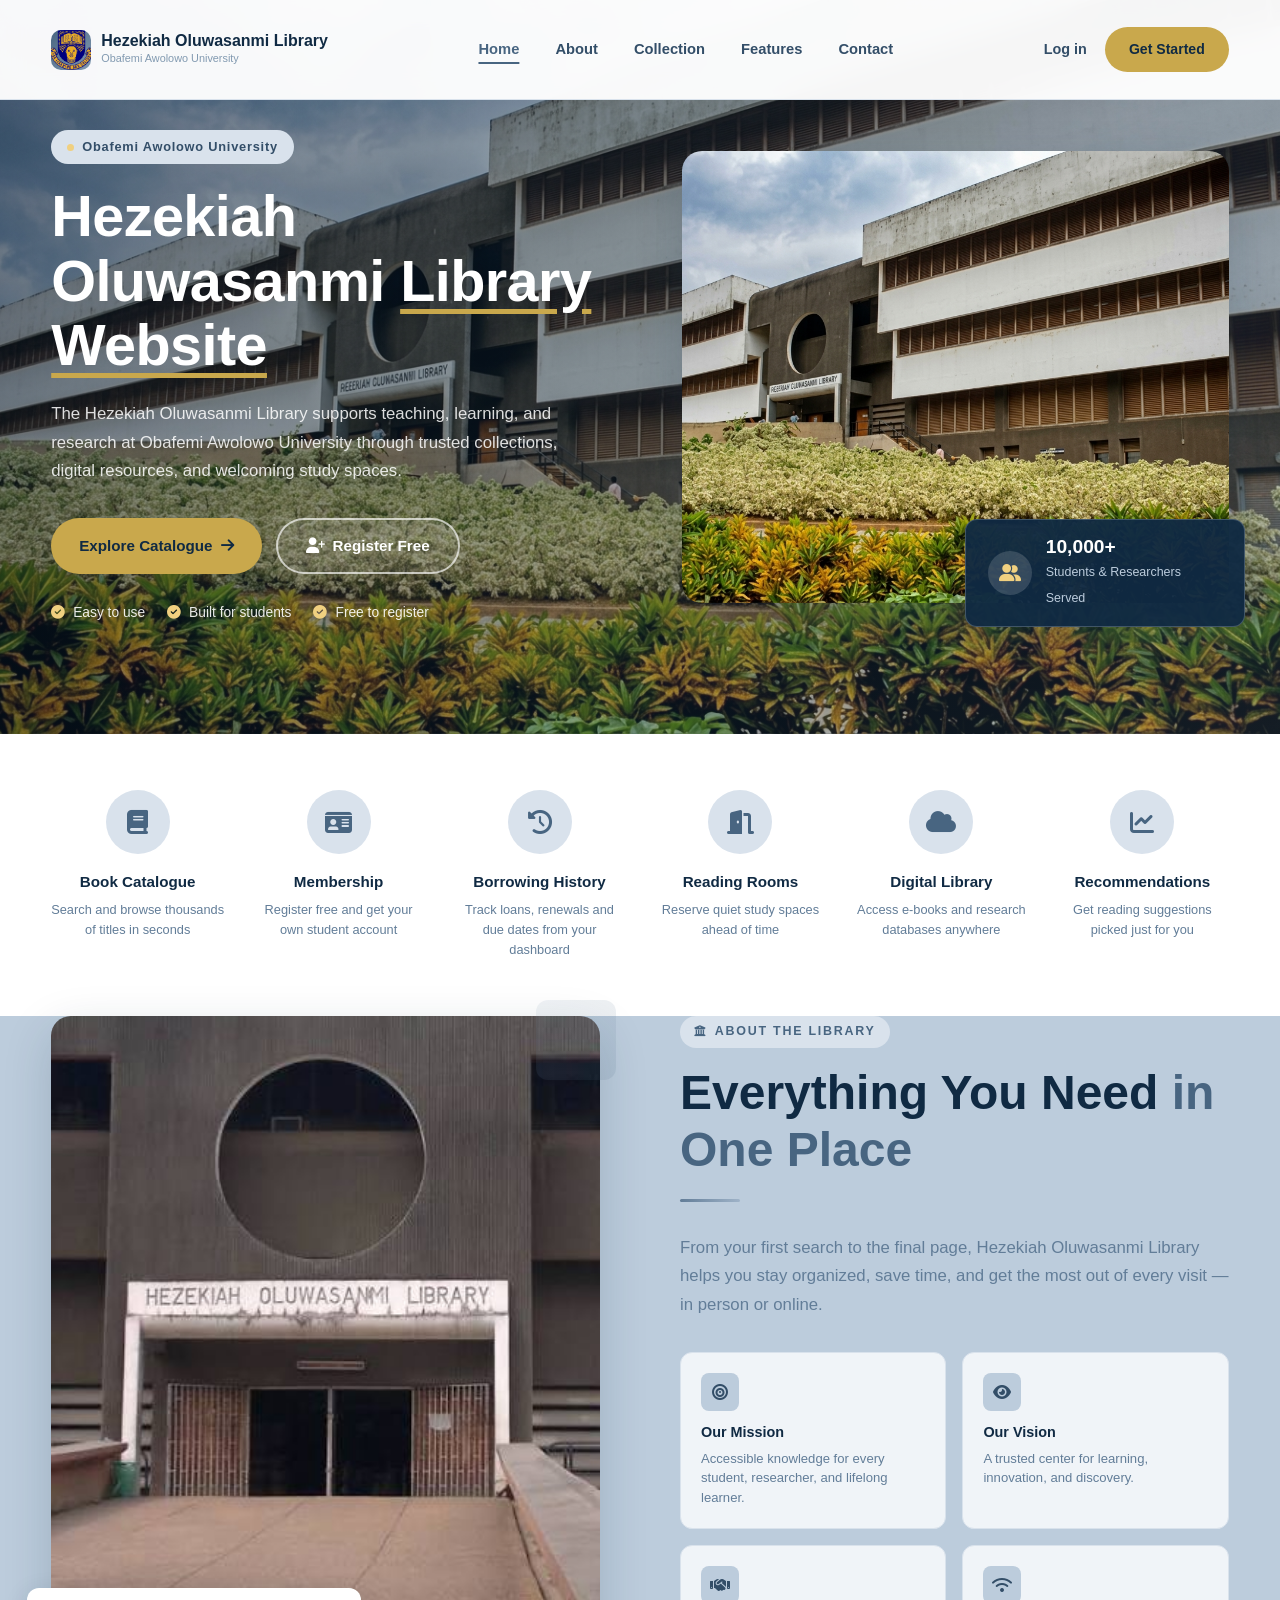
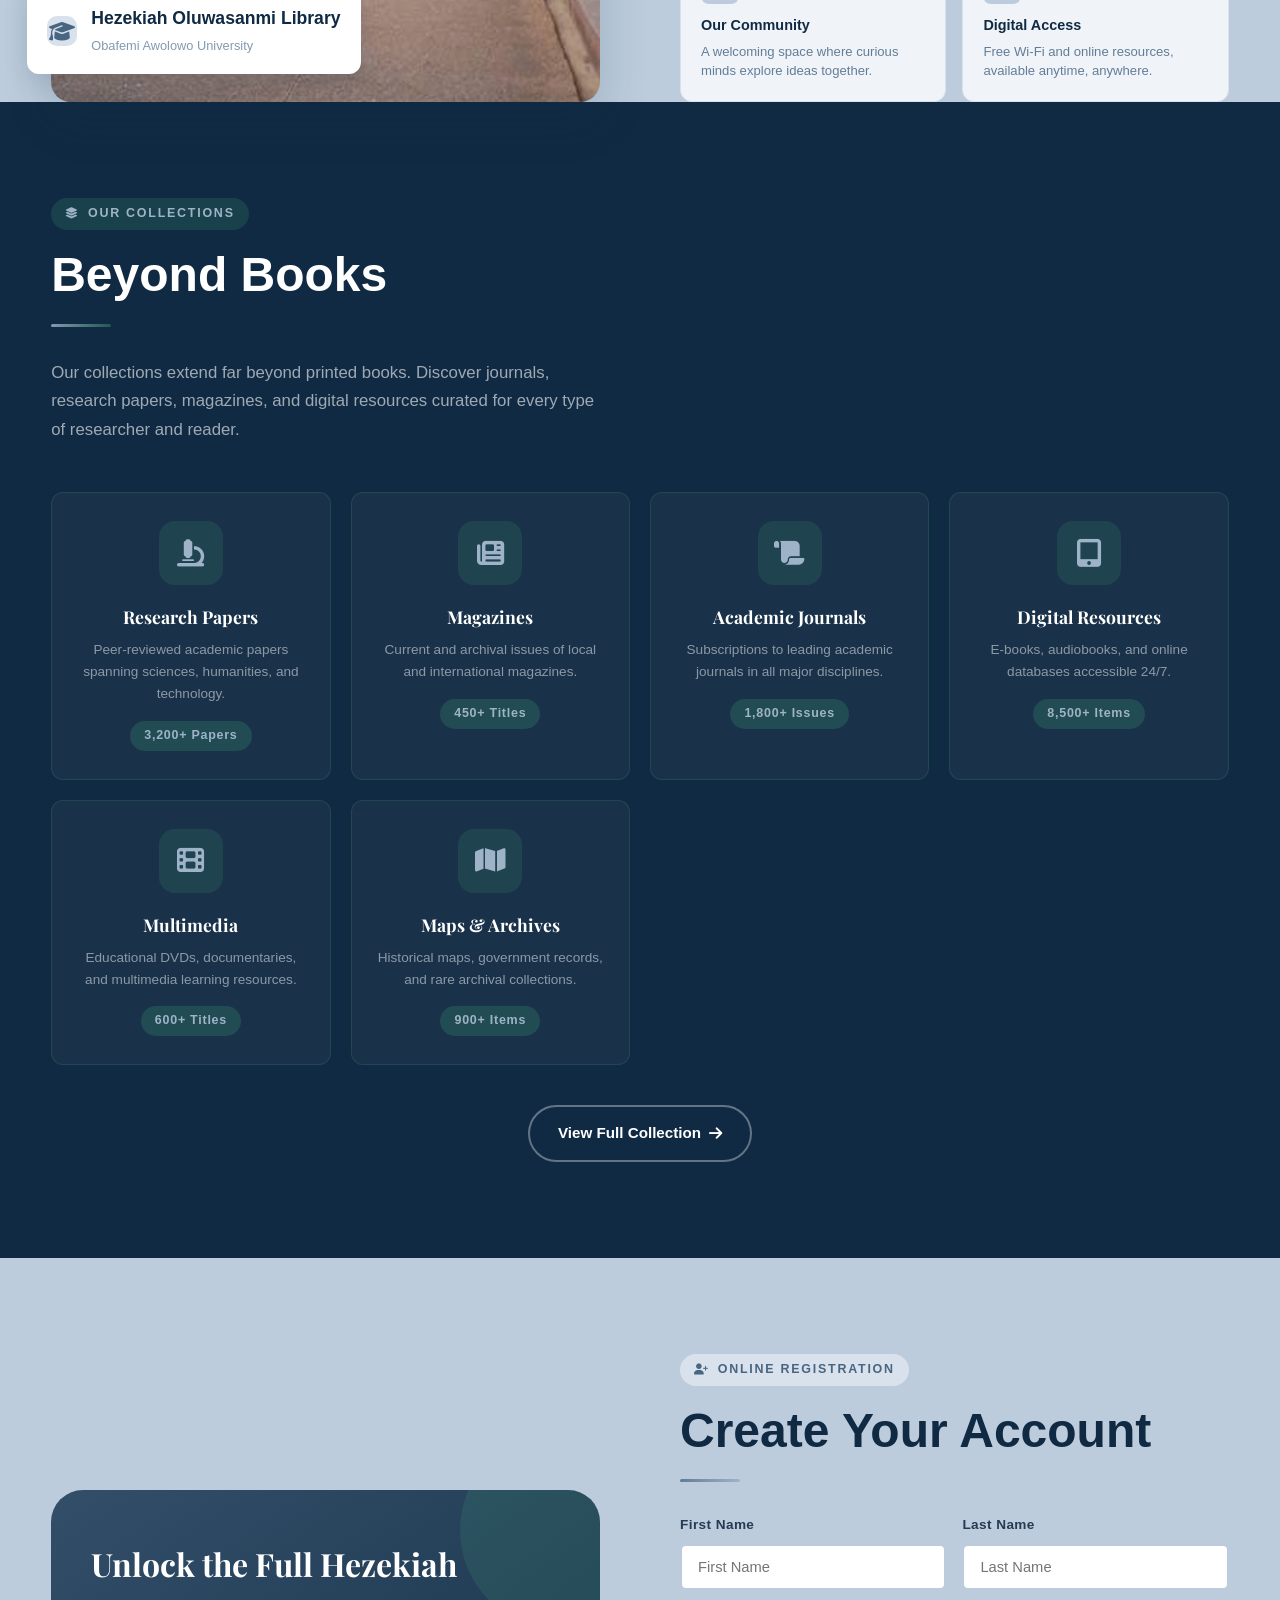
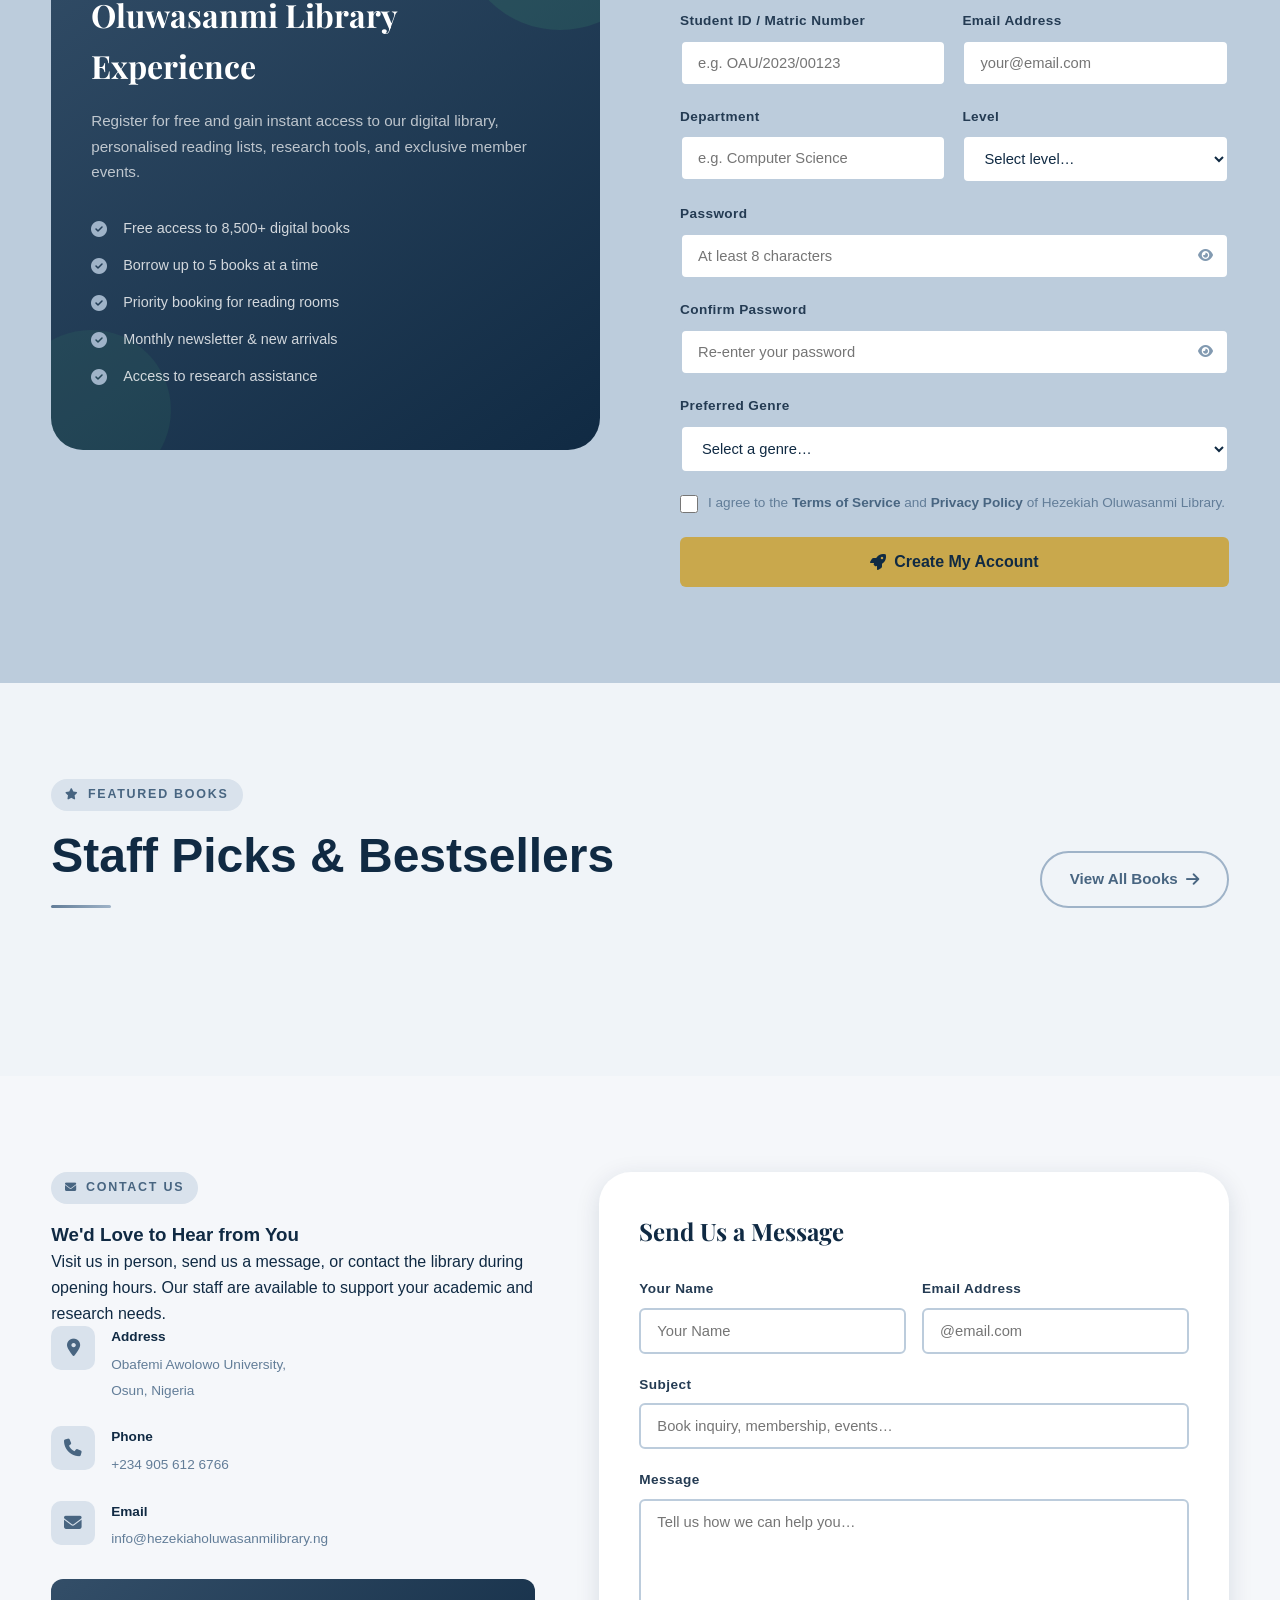
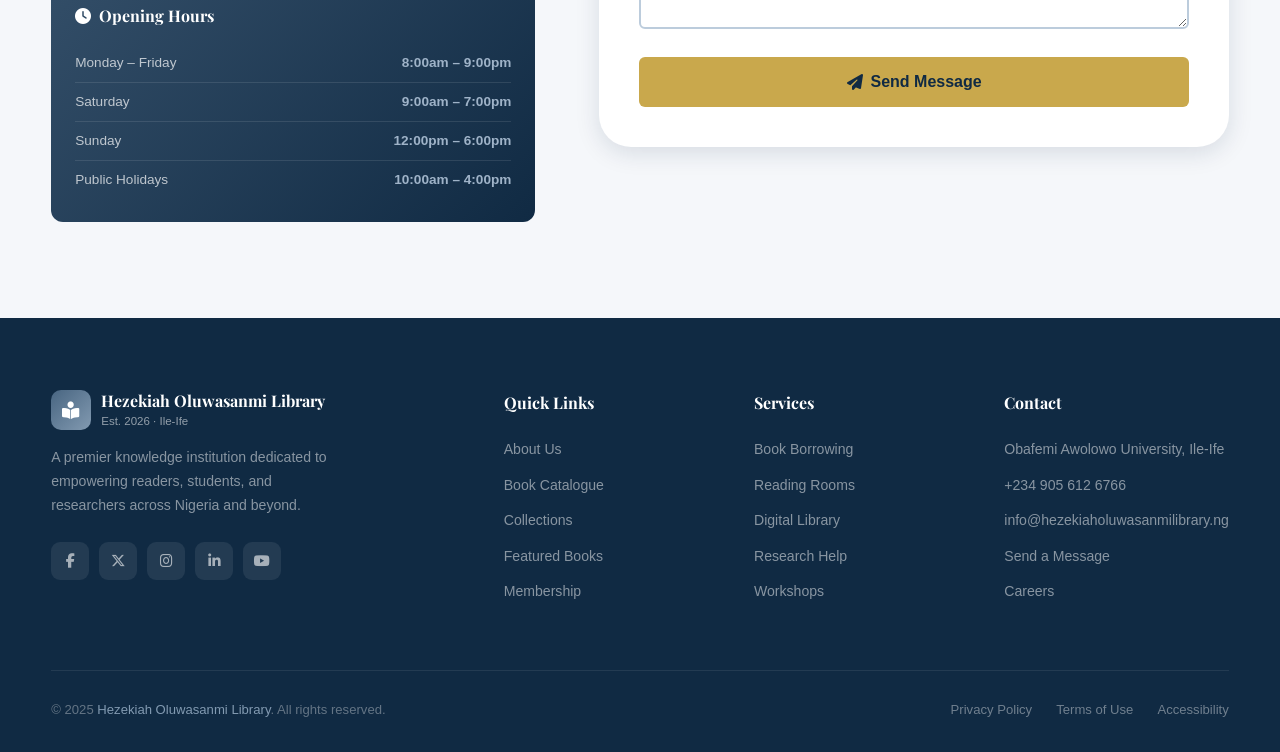
==== index.html @ ce3d9d0b "Add files via upload" ====
<!DOCTYPE html>
<html lang="en">
<head>
<meta charset="UTF-8" />
<meta name="viewport" content="width=device-width, initial-scale=1.0"/>

<title>Hezekiah Oluwasanmi Library</title>
<link rel="shortcut icon" href="images/oau_logo_eb5tgl.png" type="image/x-icon">
<link href="https://fonts.googleapis.com/css2?family=Playfair+Display:wght@400;600;700;900&family=DM+Sans:wght@300;400;500;600&display=swap" rel="stylesheet"/>
<link rel="stylesheet" href="https://cdnjs.cloudflare.com/ajax/libs/font-awesome/6.5.0/css/all.min.css"/>
<link rel="stylesheet" href="style.css"/>
</head>
<body>


  

<!-- ===== TOP NAVBAR ===== -->
<nav class="site-nav" id="siteNav">
  <div class="site-nav-inner">
    <a href="index.html" class="site-nav-brand">
      <span class="site-nav-brand-icon"><img src="images/oau_logo_eb5tgl.png" alt="Hezekiah Oluwasanmi Library logo" /></span>
      <span class="site-nav-brand-text"><strong>Hezekiah Oluwasanmi Library</strong><span>Obafemi Awolowo University</span></span>
    </a>
    <div class="site-nav-links" id="siteNavLinks">
      <a href="index.html" class="active">Home</a>
      <a href="about.html">About</a>
      <a href="collection.html">Collection</a>
      <a href="features.html">Features</a>
      <a href="contact.html">Contact</a>
    </div>
    <div class="site-nav-actions">
      <a href="login.html" class="site-nav-login">Log in</a>
      <a href="index.html#register" class="site-nav-cta">Get Started</a>
      <button class="site-nav-toggle" id="siteNavToggle" aria-label="Toggle navigation">
        <span></span><span></span><span></span>
      </button>
    </div>
  </div>
</nav>

<!-- Mobile dropdown -->
<div class="site-nav-mobile" id="siteNavMobile">
  <a href="index.html">Home</a>
  <a href="about.html">About</a>
  <a href="collection.html">Collection</a>
  <a href="features.html">Features</a>
  <a href="contact.html">Contact</a>
  <a href="login.html">Log in</a>
  <a href="index.html#register" class="site-nav-cta">Get Started</a>
</div>

<div class="page-content" id="pageContent">
<!-- ===== HERO ===== -->
<section id="hero">
  <div class="container hero-grid">
    <div class="hero-text">
      <div class="hero-badge"><span class="dot"></span> Obafemi Awolowo University</div>
      <h1 class="hero-title">
        Hezekiah Oluwasanmi <span class="accent">Library Website</span>
      </h1>
      <p class="hero-desc">
        The Hezekiah Oluwasanmi Library supports teaching, learning, and research
        at Obafemi Awolowo University through trusted collections, digital resources,
        and welcoming study spaces.
      </p>
      <div class="hero-btns">
        <a href="catalogue.html" class="btn btn-primary">
          Explore Catalogue <i class="fa-solid fa-arrow-right"></i>
        </a>
        <a href="#register" class="btn btn-outline">
          <i class="fa-solid fa-user-plus"></i> Register Free
        </a>
      </div>
      <div class="hero-checks">
        <span><i class="fa-solid fa-circle-check"></i> Easy to use</span>
        <span><i class="fa-solid fa-circle-check"></i> Built for students</span>
        <span><i class="fa-solid fa-circle-check"></i> Free to register</span>
      </div>
    </div>
    <div class="hero-image-wrap">
      <img class="hero-image" src="images/VIEW.jpg" alt="Hezekiah Oluwasanmi Library reading hall" />
      <div class="hero-stat-card">
        <div class="hero-stat-icon"><i class="fa-solid fa-user-group"></i></div>
        <div>
          <strong>10,000+</strong>
          <span>Students & Researchers Served</span>
        </div>
      </div>
    </div>
  </div>
</section>

<!-- ===== FEATURES (icon grid) ===== -->
<section id="icon-features">
  <div class="container">
    <div class="icon-features-grid">
      <div class="icon-feature reveal">
        <div class="icon-feature-icon"><i class="fa-solid fa-book"></i></div>
        <h4>Book Catalogue</h4>
        <p>Search and browse thousands of titles in seconds</p>
      </div>
      <div class="icon-feature reveal reveal-delay-1">
        <div class="icon-feature-icon"><i class="fa-solid fa-id-card"></i></div>
        <h4>Membership</h4>
        <p>Register free and get your own student account</p>
      </div>
      <div class="icon-feature reveal reveal-delay-2">
        <div class="icon-feature-icon"><i class="fa-solid fa-clock-rotate-left"></i></div>
        <h4>Borrowing History</h4>
        <p>Track loans, renewals and due dates from your dashboard</p>
      </div>
      <div class="icon-feature reveal">
        <div class="icon-feature-icon"><i class="fa-solid fa-door-open"></i></div>
        <h4>Reading Rooms</h4>
        <p>Reserve quiet study spaces ahead of time</p>
      </div>
      <div class="icon-feature reveal reveal-delay-1">
        <div class="icon-feature-icon"><i class="fa-solid fa-cloud"></i></div>
        <h4>Digital Library</h4>
        <p>Access e-books and research databases anywhere</p>
      </div>
      <div class="icon-feature reveal reveal-delay-2">
        <div class="icon-feature-icon"><i class="fa-solid fa-chart-line"></i></div>
        <h4>Recommendations</h4>
        <p>Get reading suggestions picked just for you</p>
      </div>
    </div>
  </div>
</section>

<!-- ===== ABOUT ME ===== -->
<section id="about">
  <div class="container">
    <div class="about-grid">
      <div class="about-image-wrap reveal">
        <img class="about-image-main" src="images/images (4).jpg" alt="Library interior" />
        <div class="about-image-badge">
          <div class="icon"><i class="fa-solid fa-graduation-cap"></i></div>
          <div>
            <strong>Hezekiah Oluwasanmi Library</strong>
            <span>Obafemi Awolowo University</span>
          </div>
        </div>
        <div class="about-image-accent"></div>
      </div>
      <div class="reveal reveal-delay-1">
        <div class="section-tag">
          <i class="fa-solid fa-building-columns"></i> About the Library
        </div>
        <h2 class="section-title">Everything You Need <span class="accent">in One Place</span></h2>
        <div class="divider"></div>
        <p class="section-subtitle">
          From your first search to the final page, Hezekiah Oluwasanmi Library helps
          you stay organized, save time, and get the most out of every visit — in person
          or online.
        </p>
        <div class="about-pillars">
          <div class="pillar">
            <div class="pillar-icon"><i class="fa-solid fa-bullseye"></i></div>
            <h4>Our Mission</h4>
            <p>Accessible knowledge for every student, researcher, and lifelong learner.</p>
          </div>
          <div class="pillar">
            <div class="pillar-icon"><i class="fa-solid fa-eye"></i></div>
            <h4>Our Vision</h4>
            <p>A trusted center for learning, innovation, and discovery.</p>
          </div>
          <div class="pillar">
            <div class="pillar-icon"><i class="fa-solid fa-handshake"></i></div>
            <h4>Our Community</h4>
            <p>A welcoming space where curious minds explore ideas together.</p>
          </div>
          <div class="pillar">
            <div class="pillar-icon"><i class="fa-solid fa-wifi"></i></div>
            <h4>Digital Access</h4>
            <p>Free Wi-Fi and online resources, available anytime, anywhere.</p>
          </div>
        </div>
      </div>
    </div>
  </div>
</section>


<!-- ===== OTHER COLLECTIONS ===== -->
<section id="collections" class="section">
  <div class="container">
    <div class="reveal">
      <div class="section-tag"><i class="fa-solid fa-layer-group"></i> Our Collections</div>
      <h2 class="section-title">Beyond Books</h2>
      <div class="divider"></div>
      <p class="section-subtitle">
        Our collections extend far beyond printed books. Discover journals, research papers,
        magazines, and digital resources curated for every type of researcher and reader.
      </p>
    </div>
    <div class="collections-grid">
      <div class="collection-card reveal">
        <div class="collection-icon"><i class="fa-solid fa-microscope"></i></div>
        <h3>Research Papers</h3>
        <p>Peer-reviewed academic papers spanning sciences, humanities, and technology.</p>
        <span class="count">3,200+ Papers</span>
      </div>
      <div class="collection-card reveal reveal-delay-1">
        <div class="collection-icon"><i class="fa-solid fa-newspaper"></i></div>
        <h3>Magazines</h3>
        <p>Current and archival issues of local and international magazines.</p>
        <span class="count">450+ Titles</span>
      </div>
      <div class="collection-card reveal reveal-delay-2">
        <div class="collection-icon"><i class="fa-solid fa-scroll"></i></div>
        <h3>Academic Journals</h3>
        <p>Subscriptions to leading academic journals in all major disciplines.</p>
        <span class="count">1,800+ Issues</span>
      </div>
      <div class="collection-card reveal">
        <div class="collection-icon"><i class="fa-solid fa-tablet-screen-button"></i></div>
        <h3>Digital Resources</h3>
        <p>E-books, audiobooks, and online databases accessible 24/7.</p>
        <span class="count">8,500+ Items</span>
      </div>
      <div class="collection-card reveal reveal-delay-1">
        <div class="collection-icon"><i class="fa-solid fa-film"></i></div>
        <h3>Multimedia</h3>
        <p>Educational DVDs, documentaries, and multimedia learning resources.</p>
        <span class="count">600+ Titles</span>
      </div>
      <div class="collection-card reveal reveal-delay-2">
        <div class="collection-icon"><i class="fa-solid fa-map"></i></div>
        <h3>Maps & Archives</h3>
        <p>Historical maps, government records, and rare archival collections.</p>
        <span class="count">900+ Items</span>
      </div>
    </div>
    <div style="text-align:center;margin-top:40px;">
      <a href="collection.html" class="btn btn-outline-light">
        View Full Collection <i class="fa-solid fa-arrow-right"></i>
      </a>
    </div>
  </div>
</section>

<!-- ===== REGISTRATION ===== -->
<section id="register" class="section">
  <div class="container">
    <div class="register-grid">
      <div class="register-visual reveal">
        <h3>Unlock the Full Hezekiah Oluwasanmi Library Experience</h3>
        <p>
          Register for free and gain instant access to our digital library,
          personalised reading lists, research tools, and exclusive member events.
        </p>
        <div class="register-perks">
          <div class="perk"><i class="fa-solid fa-circle-check"></i><span>Free access to 8,500+ digital books</span></div>
          <div class="perk"><i class="fa-solid fa-circle-check"></i><span>Borrow up to 5 books at a time</span></div>
          <div class="perk"><i class="fa-solid fa-circle-check"></i><span>Priority booking for reading rooms</span></div>
          <div class="perk"><i class="fa-solid fa-circle-check"></i><span>Monthly newsletter & new arrivals</span></div>
          <div class="perk"><i class="fa-solid fa-circle-check"></i><span>Access to research assistance</span></div>
        </div>
      </div>
      <div class="reveal reveal-delay-1">
        <div class="section-tag"><i class="fa-solid fa-user-plus"></i> Online Registration</div>
        <h2 class="section-title">Create Your Account</h2>
        <div class="divider"></div>
        <form id="registrationForm" novalidate>
          <div class="auth-alert error" id="regAlert" role="alert" style="display:none;align-items:flex-start;gap:10px;padding:13px 16px;border-radius:6px;font-size:.85rem;margin-bottom:16px;line-height:1.5;background:#fdecea;color:#c0392b;">
            <i class="fa-solid fa-circle-exclamation"></i>
            <span id="regAlertMsg">Please fix the highlighted fields below.</span>
          </div>
          <div class="form-row">
            <div class="form-group">
              <label for="firstName">First Name</label>
              <input type="text" id="firstName" placeholder="First Name" required />
            </div>
            <div class="form-group">
              <label for="lastName">Last Name</label>
              <input type="text" id="lastName" placeholder="Last Name" required />
            </div>
          </div>
          <div class="form-row">
            <div class="form-group">
              <label for="studentId">Student ID / Matric Number</label>
              <input type="text" id="studentId" placeholder="e.g. OAU/2023/00123" required />
            </div>
            <div class="form-group">
              <label for="regEmail">Email Address</label>
              <input type="email" id="regEmail" placeholder="your@email.com" required />
            </div>
          </div>
          <div class="form-row">
            <div class="form-group">
              <label for="department">Department</label>
              <input type="text" id="department" placeholder="e.g. Computer Science" required />
            </div>
            <div class="form-group">
              <label for="level">Level</label>
              <select id="level" required>
                <option value="" disabled selected>Select level…</option>
                <option>100</option>
                <option>200</option>
                <option>300</option>
                <option>400</option>
                <option>500</option>
                <option>Postgraduate</option>
                <option>Staff</option>
              </select>
            </div>
          </div>
          <div class="form-group">
            <label for="regPassword">Password</label>
            <div class="password-field" style="position:relative;">
              <input type="password" id="regPassword" placeholder="At least 8 characters" required style="padding-right:44px;" />
              <button type="button" class="pw-toggle" data-target="regPassword" aria-label="Show password" style="position:absolute;right:4px;top:4px;bottom:4px;width:38px;background:none;border:none;color:var(--text-muted);cursor:pointer;display:flex;align-items:center;justify-content:center;border-radius:6px;"><i class="fa-solid fa-eye"></i></button>
            </div>
          </div>
          <div class="form-group">
            <label for="regConfirmPassword">Confirm Password</label>
            <div class="password-field" style="position:relative;">
              <input type="password" id="regConfirmPassword" placeholder="Re-enter your password" required style="padding-right:44px;" />
              <button type="button" class="pw-toggle" data-target="regConfirmPassword" aria-label="Show password" style="position:absolute;right:4px;top:4px;bottom:4px;width:38px;background:none;border:none;color:var(--text-muted);cursor:pointer;display:flex;align-items:center;justify-content:center;border-radius:6px;"><i class="fa-solid fa-eye"></i></button>
            </div>
          </div>
          <div class="form-group">
            <label for="genre">Preferred Genre</label>
            <select id="genre" required>
              <option value="" disabled selected>Select a genre…</option>
              <option>Science & Technology</option>
              <option>Arts & Culture</option>
              <option>Business & Commerce</option>
              <option>History & Politics</option>
              <option>Fiction & Literature</option>
              <option>Health & Wellness</option>
              <option>Philosophy & Religion</option>
            </select>
          </div>
          <div class="form-check">
            <input type="checkbox" id="terms" required />
            <span>I agree to the <a href="#">Terms of Service</a> and <a href="#">Privacy Policy</a> of Hezekiah Oluwasanmi Library.</span>
          </div>
          <button type="submit" class="btn btn-primary reg-submit" id="regSubmitBtn">
            <i class="fa-solid fa-rocket"></i> Create My Account
          </button>
        </form>
        <div class="form-success" id="regSuccess">
          <i class="fa-solid fa-circle-check"></i>
          <h4>Welcome to Hezekiah Oluwasanmi Library!</h4>
          <p>Your account has been created. <a href="login.html" style="color:var(--blue-600);font-weight:700;">Sign in now</a> to reach your student dashboard.</p>
        </div>
      </div>
    </div>
  </div>
</section>

<!-- ===== FEATURED BOOKS ===== -->
<section id="featured" class="section">
  <div class="container">
    <div class="featured-header reveal">
      <div>
        <div class="section-tag"><i class="fa-solid fa-star"></i> Featured Books</div>
        <h2 class="section-title">Staff Picks & Bestsellers</h2>
        <div class="divider" style="margin-bottom:0"></div>
      </div>
      <a href="catalogue.html" class="btn btn-outline">View All Books <i class="fa-solid fa-arrow-right"></i></a>
    </div>
    <div class="featured-grid reveal" id="featuredGrid"></div>
  </div>
</section>

<!-- ===== CONTACT ===== -->
<section id="contact" class="section">
  <div class="container">
    <div class="contact-grid">
      <div class="reveal">
        <div class="section-tag"><i class="fa-solid fa-envelope"></i> Contact Us</div>
        <h3>We'd Love to Hear from You</h3>
        <p>
          Visit us in person, send us a message, or contact the library during opening
          hours. Our staff are available to support your academic and research needs.
        </p>
        <div class="contact-item">
          <div class="ci-icon"><i class="fa-solid fa-location-dot"></i></div>
          <div class="ci-text">
            <strong>Address</strong>
            <span>Obafemi Awolowo University,<br>Osun, Nigeria</span>
          </div>
        </div>
        <div class="contact-item">
          <div class="ci-icon"><i class="fa-solid fa-phone"></i></div>
          <div class="ci-text">
            <strong>Phone</strong>
            <span>+234 905 612 6766</span>
          </div>
        </div>
        <div class="contact-item">
          <div class="ci-icon"><i class="fa-solid fa-envelope"></i></div>
          <div class="ci-text">
            <strong>Email</strong>
            <span>info@hezekiaholuwasanmilibrary.ng</span>
          </div>
        </div>
        <div class="hours-card">
          <h4><i class="fa-solid fa-clock"></i> Opening Hours</h4>
          <div class="hour-row"><span class="day">Monday – Friday</span><span class="time">8:00am – 9:00pm</span></div>
          <div class="hour-row"><span class="day">Saturday</span><span class="time">9:00am – 7:00pm</span></div>
          <div class="hour-row"><span class="day">Sunday</span><span class="time">12:00pm – 6:00pm</span></div>
          <div class="hour-row"><span class="day">Public Holidays</span><span class="time">10:00am – 4:00pm</span></div>
        </div>
      </div>
      <div class="contact-form-wrap reveal reveal-delay-1">
        <h3>Send Us a Message</h3>
        <form class="contact-form" id="contactForm">
          <div class="form-row">
            <div class="form-group">
              <label>Your Name</label>
              <input type="text" placeholder="Your Name" required />
            </div>
            <div class="form-group">
              <label>Email Address</label>
              <input type="email" placeholder="@email.com" required />
            </div>
          </div>
          <div class="form-group">
            <label>Subject</label>
            <input type="text" placeholder="Book inquiry, membership, events…" />
          </div>
          <div class="form-group">
            <label>Message</label>
            <textarea placeholder="Tell us how we can help you…" required></textarea>
          </div>
          <button type="submit" class="btn btn-primary contact-submit">
            <i class="fa-solid fa-paper-plane"></i> Send Message
          </button>
        </form>
      </div>
    </div>
  </div>
</section>

<!-- ===== FOOTER ===== -->
<footer id="footer">
  <div class="container">
    <div class="footer-grid">
      <div class="footer-brand">
        <a href="#hero" class="nav-logo">
          <div class="nav-logo-icon"><i class="fa-solid fa-book-open-reader"></i></div>
          <div class="nav-logo-text">
            <strong style="color:white">Hezekiah Oluwasanmi Library</strong>
            <span>Est. 2026 · Ile-Ife</span>
          </div>
        </a>
        <p>
          A premier knowledge institution dedicated to empowering readers,
          students, and researchers across Nigeria and beyond.
        </p>
        <div class="footer-socials">
          <a href="#" class="social-icon" aria-label="Facebook"><i class="fa-brands fa-facebook-f"></i></a>
          <a href="#" class="social-icon" aria-label="Twitter"><i class="fa-brands fa-x-twitter"></i></a>
          <a href="#" class="social-icon" aria-label="Instagram"><i class="fa-brands fa-instagram"></i></a>
          <a href="#" class="social-icon" aria-label="LinkedIn"><i class="fa-brands fa-linkedin-in"></i></a>
          <a href="#" class="social-icon" aria-label="YouTube"><i class="fa-brands fa-youtube"></i></a>
        </div>
      </div>
      <div class="footer-col">
        <h5>Quick Links</h5>
        <ul>
          <li><a href="about.html">About Us</a></li>
          <li><a href="catalogue.html">Book Catalogue</a></li>
          <li><a href="collection.html">Collections</a></li>
          <li><a href="#featured">Featured Books</a></li>
          <li><a href="#register">Membership</a></li>
        </ul>
      </div>
      <div class="footer-col">
        <h5>Services</h5>
        <ul>
          <li><a href="service.html">Book Borrowing</a></li>
          <li><a href="service.html">Reading Rooms</a></li>
          <li><a href="service.html">Digital Library</a></li>
          <li><a href="service.html">Research Help</a></li>
          <li><a href="service.html">Workshops</a></li>
        </ul>
      </div>
      <div class="footer-col">
        <h5>Contact</h5>
        <ul>
          <li><a href="contact.html">Obafemi Awolowo University, Ile-Ife</a></li>
          <li><a href="tel:+2349056126766">+234 905 612 6766</a></li>
          <li><a href="mailto:info@hezekiaholuwasanmilibrary.ng">info@hezekiaholuwasanmilibrary.ng</a></li>
          <li><a href="contact.html">Send a Message</a></li>
          <li><a href="#">Careers</a></li>
        </ul>
      </div>
    </div>
    <div class="footer-bottom">
      <p>© 2025 <a href="#">Hezekiah Oluwasanmi Library</a>. All rights reserved.</p>
      <div class="footer-bottom-links">
        <a href="#">Privacy Policy</a>
        <a href="#">Terms of Use</a>
        <a href="#">Accessibility</a>
      </div>
    </div>
  </div>
</footer>

<!-- Back to top -->
<button id="back-top" aria-label="Back to top"><i class="fa-solid fa-chevron-up"></i></button>

<!-- Toast -->
<div class="toast" id="toast">
  <i class="fa-solid fa-circle-check"></i>
  <span id="toast-msg">Message sent successfully!</span>
</div>

</div>
<script src="script.js"></script>
<script>
/* Safety net: if script.js fails to load or throws before the
   scroll-reveal observer attaches, force every .reveal section
   visible after 1.5s so the page never stays blank. */
setTimeout(function () {
  document.querySelectorAll('.reveal:not(.visible)').forEach(function (el) {
    el.classList.add('visible');
  });
}, 1500);
</script>
</body>
</html>
---- style.css ----
/* =============================================
   CSS VARIABLES & RESET
============================================= */
:root {
  --blue-900: #102a43; /* Prussian blue */
  --blue-800: #243b53; /* dark steel */
  --blue-700: #334e68; /* steel blue */
  --blue-600: #486581; /* slate blue */
  --blue-500: #627d98; /* muted steel */
  --blue-400: #829ab1; /* light steel */
  --blue-300: #9fb3c8; /* soft slate */
  --blue-200: #bcccdc; /* pale steel */
  --blue-100: #d9e2ec; /* light slate */
  --blue-50: #f0f4f8;  /* near-white slate */

  --white: #ffffff;
  --off-white: #f5f7fa;

  --text-dark: #102a43;
  --text-mid: #334e68;
  --text-light: #627d98;
  --text-muted: #829ab1;

  --gold: #c9a84c;
  --gold-light: #f0d080;

  --shadow-sm: 0 2px 8px rgba(16, 42, 67, 0.08);
  --shadow-md: 0 6px 24px rgba(16, 42, 67, 0.13);
  --shadow-lg: 0 16px 48px rgba(16, 42, 67, 0.18);

  --radius-sm: 6px;
  --radius-md: 12px;
  --radius-lg: 20px;
  --radius-xl: 32px;
  --transition: 0.3s cubic-bezier(0.4, 0, 0.2, 1);
  --nav-height: 100px;
}

*, *::before, *::after { box-sizing: border-box; margin: 0; padding: 0; }

html { scroll-behavior: smooth; font-size: 16px; }

body {
  font-family: sans-serif;
  background: var(--off-white);
  color: var(--text-dark);
  line-height: 1.6;
  overflow-x: hidden;
}

img { max-width: 100%; display: block; }
a { text-decoration: none; color: inherit; }
ul { list-style: none; }
input, textarea, select, button { font-family: sans-serif; }



/* =============================================
   UTILITY CLASSES
============================================= */
.container { width: 92%; max-width: 1200px; margin: 0 auto; }
.section { padding: 96px 0; }
.section-tag {
  display: inline-flex; align-items: center; gap: 8px;
  font-size: 0.78rem; font-weight: 600; letter-spacing: 0.14em;
  text-transform: uppercase; color: var(--blue-600);
  background: var(--blue-100); border-radius: 100px;
  padding: 6px 14px; margin-bottom: 16px; font-family: sans-serif;
}
.section-tag i { font-size: 0.7rem; }
.section-title {
  font-family: 'sans-serif', sans-serif;
  font-size: clamp(2rem, 4vw, 3rem);
  font-weight: 700; color: var(--blue-900);
  line-height: 1.2; margin-bottom: 16px;
}
.section-title .accent { color: var(--blue-600); }
.section-subtitle {
  font-size: 1.05rem; color: var(--text-light);
  max-width: 560px; line-height: 1.7;
}
.btn {
  display: inline-flex; align-items: center; gap: 8px;
  padding: 14px 28px; border-radius: 100px;
  font-weight: 600; font-size: 0.95rem;
  cursor: pointer; border: none; transition: var(--transition);
  white-space: nowrap;
}
.btn-primary {
  background: var(--gold);
  color: var(--blue-900);
  box-shadow: none;
}
.btn-primary:hover {
  background: var(--gold-light);
  color: var(--blue-900);
  box-shadow: none;
  transform: translateY(-1px);
}
.btn-outline {
  background: transparent; color: var(--blue-600);
  border: 2px solid var(--blue-300);
}
.btn-outline:hover {
  background: var(--blue-600); color: var(--white);
  border-color: var(--blue-600);
}
.btn-white {
  background: var(--white); color: var(--blue-700);
  box-shadow: var(--shadow-md);
}
.btn-white:hover {
  background: var(--blue-50);
  transform: translateY(-2px);
}
.btn-outline-light {
  background: transparent; color: #fff; border: 2px solid rgba(255,255,255,.35);
}
.btn-outline-light:hover {
  background: #fff; color: var(--blue-700); border-color: #fff;
}
.divider {
  width: 60px; height: 3px;
  background: linear-gradient(90deg, var(--blue-500), var(--blue-300));
  border-radius: 2px; margin: 20px 0 32px;
}

/* =============================================
   TOP NAVBAR (StitchPro-style)
============================================= */
.site-nav {
  position: fixed; top: 0; left: 0; right: 0; z-index: 1000;
  height: var(--nav-height);
  background: rgba(255,255,255,.96); backdrop-filter: blur(12px);
  border-bottom: 1px solid var(--blue-100);
  transition: var(--transition);
}
.site-nav.scrolled { box-shadow: var(--shadow-md); }
.site-nav-inner {
  width: 92%; max-width: 1280px; margin: 0 auto; height: 100%;
  display: flex; align-items: center; justify-content: space-between;
}
.site-nav-brand { display: flex; align-items: center; gap: 10px; }
.site-nav-brand-icon {
  width: 40px; height: 40px; border-radius: 10px; flex-shrink: 0;
  background: linear-gradient(135deg, var(--blue-600), var(--blue-400));
  display: flex; align-items: center; justify-content: center;
  color: #fff; font-size: 1.1rem; overflow: hidden;
}
.site-nav-brand-icon img { width: 100%; height: 100%; object-fit: cover; display: block; }
.site-nav-brand-text strong { display: block; font-size: 1rem; font-weight: 800; color: var(--text-dark); font-family: 'sans-serif', sans-serif; line-height: 1.2; }
.site-nav-brand-text span { display: block; font-size: 0.68rem; color: var(--text-muted); }

.site-nav-links { display: flex; align-items: center; gap: 4px; }
.site-nav-links a {
  padding: 8px 16px; border-radius: 100px; font-size: 0.92rem; font-weight: 600;
  color: var(--text-mid); transition: var(--transition); position: relative;
}
.site-nav-links a:hover { color: var(--blue-600); }
.site-nav-links a.active {
  color: var(--blue-600);
  text-decoration: underline;
  text-decoration-color: var(--blue-600);
  text-decoration-thickness: 2px;
  text-underline-offset: 8px;
}

.site-nav-actions { display: flex; align-items: center; gap: 18px; }
.site-nav-login { font-size: 0.9rem; font-weight: 600; color: var(--text-mid); transition: var(--transition); }
.site-nav-login:hover { color: var(--blue-600); }
.site-nav-cta {
  padding: 11px 24px; background: var(--gold);
  color: var(--blue-900);
  border-radius: 100px;
  font-weight: 700; font-size: 0.88rem; transition: var(--transition);
}
.site-nav-cta:hover { background: var(--gold-light);
  transform: translateY(-1px);
}

.site-nav-toggle {
  display: none; flex-direction: column; gap: 5px; background: none; border: none; cursor: pointer; padding: 8px;
}
.site-nav-toggle span { display: block; width: 22px; height: 2px; background: var(--blue-700); border-radius: 2px; transition: var(--transition); }
.site-nav-toggle.open span:nth-child(1) { transform: translateY(7px) rotate(45deg); }
.site-nav-toggle.open span:nth-child(2) { opacity: 0; }
.site-nav-toggle.open span:nth-child(3) { transform: translateY(-7px) rotate(-45deg); }

.site-nav-mobile {
  display: none; position: fixed; top: var(--nav-height); left: 0; right: 0; background: #fff;
  z-index: 999; padding: 16px 24px 28px; box-shadow: var(--shadow-lg); border-top: 1px solid var(--blue-100);
}
.site-nav-mobile.open { display: block; }
.site-nav-mobile a { display: block; padding: 12px 0; font-size: 1rem; font-weight: 600; color: var(--text-mid); border-bottom: 1px solid var(--blue-50); }
.site-nav-mobile .site-nav-cta { display: block; text-align: center; margin-top: 14px; }

@media (max-width: 900px) {
  .site-nav-links { display: none; }
  .site-nav-actions .site-nav-login { display: none; }
  .site-nav-toggle { display: flex; }
  .site-nav-inner { width: calc(100% - 32px); }
  .site-nav-brand { min-width: 0; }
  .site-nav-brand-text { min-width: 0; }
  .site-nav-brand-text strong,
  .site-nav-brand-text span {
    overflow: hidden;
    text-overflow: ellipsis;
    white-space: nowrap;
  }
  .site-nav-actions { gap: 4px; }
}
@media (max-width: 480px) {
  :root { --nav-height: 76px; }
  .site-nav-brand-icon { width: 36px; height: 36px; }
  .site-nav-brand-text strong { font-size: 0.82rem; }
  .site-nav-brand-text span { font-size: 0.58rem; }
  .site-nav-cta { padding: 9px 14px; font-size: 0.78rem; }
  .site-nav-toggle { padding: 8px 4px 8px 8px; }
}

#hero {
  background:
    linear-gradient(
      110deg,
      rgba(8, 25, 42, 0.48) 0%,
      rgba(16, 42, 67, 0.38) 55%,
      rgba(72, 101, 129, 0.28) 100%
    ),
    url("images/VIEW.jpg") center / cover no-repeat;
  color: white;
  padding: 130px 0 110px;
}

.hero-grid {
  display: grid; grid-template-columns: 1.05fr 1fr;
  gap: 56px; align-items: center;
}
.hero-badge {
  display: inline-flex; align-items: center; gap: 8px;
  background: var(--blue-100);
  color: var(--blue-700); border-radius: 100px;
  padding: 7px 16px; font-size: 0.8rem;
  font-weight: 600; letter-spacing: 0.06em;
  margin-bottom: 20px;
}
.hero-badge .dot {
  width: 7px; height: 7px; border-radius: 50%;
  background: var(--gold-light);
  animation: pulse-dot 2s ease-in-out infinite;
}
@keyframes pulse-dot {
  0%, 100% { opacity: 1; transform: scale(1); }
  50% { opacity: 0.5; transform: scale(0.7); }
}
.hero-title {
  font-family: sans-serif;
  font-size: clamp(2.4rem, 5vw, 3.6rem);
  font-weight: 900; color: #ffffff;
  line-height: 1.12; margin-bottom: 22px;
  letter-spacing: -0.01em;
}
.hero-title .accent {
  color: #ffffff;
  text-decoration: underline;
  text-decoration-color: var(--gold);
  text-underline-offset: 8px;
}
.hero-desc {
  font-size: 1.05rem; font-family: sans-serif;
  color: rgba(255, 255, 255, 0.85);
  max-width: 520px; line-height: 1.7;
  margin-bottom: 32px;
}
.hero-btns { display: flex; flex-wrap: wrap; gap: 14px; margin-bottom: 28px; }
.hero-btns .btn-outline {
  background: rgba(255, 255, 255, 0.08);
  color: #ffffff;
  border: 2px solid rgba(255, 255, 255, 0.65);
}
.hero-btns .btn-outline i,
.hero-btns .btn-outline span { color: #ffffff; }
.hero-btns .btn-outline:hover {
  background: #ffffff;
  color: var(--blue-700);
  border-color: #ffffff;
}
.hero-checks { display: flex; flex-wrap: wrap; gap: 22px; }
.hero-checks span {
  display: flex; align-items: center; gap: 8px;
  font-size: 0.86rem; color: rgba(255, 255, 255, 0.9); font-weight: 500;
}
.hero-checks i { color: var(--gold-light); }
.hero-image-wrap { position: relative; }
.hero-image {
  width: 100%; display: block;
  border-radius: var(--radius-lg); box-shadow: var(--shadow-lg);
  aspect-ratio: 4/3.3; object-fit: cover;
}
.hero-stat-card {
  position: absolute; right: -16px; bottom: -24px;
  background: rgba(16, 42, 67, 0.96);
  border: 1px solid rgba(255, 255, 255, 0.2);
  border-radius: var(--radius-md);
  box-shadow: var(--shadow-lg); padding: 16px 22px;
  display: flex; align-items: center; gap: 14px; max-width: 280px;
}
.hero-stat-icon {
  width: 44px; height: 44px; border-radius: 50%; flex-shrink: 0;
  background: rgba(255, 255, 255, 0.15);
  color: var(--gold-light);
  display: flex; align-items: center; justify-content: center; font-size: 1.1rem;
}
.hero-stat-card strong { display: block; font-size: 1.2rem; font-weight: 800; color: #ffffff; line-height: 1.15; }
.hero-stat-card span { font-size: 0.78rem; color: var(--blue-200); }

@media (max-width: 900px) {
  .hero-grid { grid-template-columns: 1fr; }
  .hero-stat-card { position: static; margin-top: 20px; max-width: none; }
}

/* =============================================
   ICON FEATURES GRID (minimal row, no card borders)
============================================= */
#icon-features { background: var(--white); padding-top: 56px; padding-bottom: 56px; }
.icon-features-grid {
  display: grid; grid-template-columns: repeat(6, 1fr); gap: 28px;
}
.icon-feature { text-align: center; }
.icon-feature-icon {
  width: 64px; height: 64px; border-radius: 50%; margin: 0 auto 16px;
  background: var(--blue-100); color: var(--blue-600);
  display: flex; align-items: center; justify-content: center; font-size: 1.5rem;
}
.icon-feature h4 { font-size: 0.95rem; font-weight: 700; color: var(--text-dark); margin-bottom: 6px; }
.icon-feature p { font-size: 0.8rem; color: var(--text-light); line-height: 1.55; }
@media (max-width: 1024px) { .icon-features-grid { grid-template-columns: repeat(3, 1fr); row-gap: 36px; } }
@media (max-width: 600px) { .icon-features-grid { grid-template-columns: repeat(2, 1fr); } }

/* =============================================
   ABOUT SECTION
============================================= */
#about { background: var(--blue-200); }
.about-grid {
  display: grid; grid-template-columns: 1fr 1fr;
  gap: 80px; align-items: center;
}
.about-image-wrap {
  position: relative;
}
.about-image-main {
  border-radius: var(--radius-lg);
  overflow: hidden;
  box-shadow: var(--shadow-lg);
  aspect-ratio: 4/5;
  object-fit: cover; width: 100%;
}
.about-image-badge {
  position: absolute; bottom: 28px; left: -24px;
  background: var(--white); border-radius: var(--radius-md);
  padding: 16px 20px; box-shadow: var(--shadow-md);
  display: flex; align-items: center; gap: 14px;
}
.about-image-badge .icon {
  width: 30px; height: 30px; border-radius: 10px;
  background: var(--blue-100);
  display: flex; align-items: center; justify-content: center;
  font-size: 1.3rem; color: var(--blue-600); flex-shrink: 0; 
}
.about-image-badge strong {
  display: block; font-size: 1.1rem; font-weight: 700; color: var(--blue-900);
}
.about-image-badge span {
  font-size: 0.8rem; color: var(--text-muted); font-weight: 400;
}
.about-image-accent {
  position: absolute; top: -16px; right: -16px;
  width: 80px; height: 80px;
  background: linear-gradient(135deg, var(--blue-400), var(--blue-600));
  border-radius: var(--radius-md);
  opacity: 0.12;
}
.about-pillars {
  display: grid; grid-template-columns: 1fr 1fr; gap: 16px; margin-top: 32px; font-family: sans-serif;
}
.pillar {
  background: var(--blue-50); border-radius: var(--radius-md);
  padding: 20px; border: 1px solid var(--blue-100);
  transition: var(--transition); font-family: sans-serif;
}
.pillar:hover {
  background: var(--blue-100);
  transform: translateY(-3px);
  box-shadow: var(--shadow-sm);
}
.pillar-icon {
  width: 38px; height: 38px; border-radius: 8px;
  background: var(--blue-200);
  display: flex; align-items: center; justify-content: center;
  color: var(--blue-700); font-size: 1rem; margin-bottom: 10px; font-family: sans-serif;
}
.pillar h4 {
  font-size: 0.9rem; font-weight: 700; color: var(--blue-900);
  margin-bottom: 5px; font-family: sans-serif;
}
.pillar p { font-size: 0.82rem; color: var(--text-light); line-height: 1.5; font-family: sans-serif;} 

/* =============================================
   CATALOGUE SECTION
============================================= */
#catalogue { background: var(--off-white); }
.catalogue-controls {
  display: flex; flex-wrap: wrap; gap: 16px;
  align-items: center; margin-bottom: 40px;
}
.search-bar {
  flex: 1; min-width: 220px;
  position: relative;
}
.search-bar i {
  position: absolute; left: 16px; top: 50%;
  transform: translateY(-50%); color: var(--text-muted);
}
.search-bar input {
  width: 100%; padding: 13px 16px 13px 44px;
  border: 2px solid var(--blue-200);
  border-radius: 100px;
  background: var(--white); font-size: 0.92rem;
  color: var(--text-dark); outline: none;
  transition: var(--transition);
}
.search-bar input:focus { border-color: var(--blue-500); box-shadow: 0 0 0 4px rgb(214, 232, 220); }
.filter-tabs {
  display: flex; gap: 8px; flex-wrap: wrap;
}
.filter-tab {
  padding: 10px 20px; border-radius: 100px;
  font-size: 0.85rem; font-weight: 600;
  cursor: pointer; border: 2px solid var(--blue-200);
  background: var(--white); color: var(--text-mid);
  transition: var(--transition);
}
.filter-tab:hover, .filter-tab.active {
  background: var(--blue-600); color: var(--white);
  border-color: var(--blue-600);
}
.books-grid {
  display: grid;
  grid-template-columns: repeat(auto-fill, minmax(200px, 1fr));
  gap: 24px;
}
.book-card {
  background: var(--white); border-radius: var(--radius-md);
  overflow: hidden; box-shadow: var(--shadow-sm);
  transition: var(--transition); cursor: pointer;
  border: 1px solid rgba(34,163,82,0.08);
}
.book-card:hover { transform: translateY(-6px); box-shadow: var(--shadow-lg); }
.book-cover {
  position: relative; padding-top: 140%;
  overflow: hidden; background: var(--blue-100);
}
.book-cover img {
  position: absolute; inset: 0;
  width: 100%; height: 100%; object-fit: cover;
  transition: transform 0.4s ease;
}
.book-card:hover .book-cover img { transform: scale(1.06); }
.book-category-badge {
  position: absolute; top: 10px; left: 10px;
  background: rgba(255,255,255,0.95);
  font-size: 0.7rem; font-weight: 700;
  color: var(--blue-700); padding: 4px 10px;
  border-radius: 100px; letter-spacing: 0.06em;
  text-transform: uppercase;
}
.book-info { padding: 16px; }
.book-info h4 {
  font-family: 'Playfair Display', serif;
  font-size: 0.95rem; font-weight: 700;
  color: var(--blue-900); margin-bottom: 5px;
  line-height: 1.3;
}
.book-info .author {
  font-size: 0.8rem; color: var(--text-muted); font-weight: 500;
}
.book-info .book-meta {
  display: flex; align-items: center; justify-content: space-between;
  margin-top: 12px;
}
.book-rating {
  display: flex; align-items: center; gap: 4px;
  font-size: 0.78rem; color: var(--gold); font-weight: 600;
}
.book-year { font-size: 0.75rem; color: var(--text-muted); }
.no-results {
  grid-column: 1/-1;
  text-align: center; padding: 60px 20px;
  color: var(--text-muted); font-size: 1rem;
}

/* =============================================
   OTHER COLLECTIONS
============================================= */
#collections { background: var(--blue-900); }
#collections .section-tag { background: rgba(76,196,120,0.15); color: var(--blue-300); }
#collections .section-title { color: white; }
#collections .section-subtitle { color: rgba(255,255,255,0.6); }
#collections .divider { background: linear-gradient(90deg, var(--blue-400), rgba(76,196,120,0.3)); }
.collections-grid {
  display: grid;
  grid-template-columns: repeat(auto-fit, minmax(220px, 1fr));
  gap: 20px; margin-top: 48px;
}
.collection-card {
  background: rgba(255,255,255,0.04);
  border: 1px solid rgba(76,196,120,0.15);
  border-radius: var(--radius-md);
  padding: 28px 24px; text-align: center;
  transition: var(--transition); cursor: pointer;
}
.collection-card:hover {
  background: rgba(34,163,82,0.14);
  border-color: rgba(76,196,120,0.4);
  transform: translateY(-4px);
}
.collection-icon {
  width: 64px; height: 64px; border-radius: 16px;
  background: rgba(76,196,120,0.12);
  display: flex; align-items: center; justify-content: center;
  font-size: 1.7rem; color: var(--blue-300);
  margin: 0 auto 18px; transition: var(--transition);
}
.collection-card:hover .collection-icon {
  background: rgba(76,196,120,0.24);
  color: var(--blue-200);
}
.collection-card h3 {
  font-family: 'Playfair Display', serif;
  font-size: 1.1rem; font-weight: 700;
  color: white; margin-bottom: 8px;
}
.collection-card p {
  font-size: 0.85rem; color: rgba(255,255,255,0.5);
  line-height: 1.6;
}
.collection-card .count {
  display: inline-block; margin-top: 16px;
  background: rgba(76,196,120,0.18);
  color: var(--blue-300); font-size: 0.78rem;
  font-weight: 700; padding: 5px 14px;
  border-radius: 100px; letter-spacing: 0.06em;
}

/* =============================================
   REGISTRATION SECTION
============================================= */
#register { background: var(--blue-200); }
.register-grid {
  display: grid; grid-template-columns: 1fr 1fr;
  gap: 80px; align-items: center;
}
.register-visual {
  background: linear-gradient(145deg, var(--blue-700), var(--blue-900));
  border-radius: var(--radius-xl);
  padding: 48px 40px;
  position: relative; overflow: hidden;
}
.register-visual::before {
  content: ''; position: absolute;
  top: -60px; right: -60px;
  width: 200px; height: 200px;
  border-radius: 50%; background: rgba(76,196,120,0.12);
}
.register-visual::after {
  content: ''; position: absolute;
  bottom: -40px; left: -40px;
  width: 160px; height: 160px;
  border-radius: 50%; background: rgba(76,196,120,0.08);
}
.register-visual h3 {
  font-family: 'Playfair Display', serif;
  font-size: 2rem; font-weight: 700; color: white;
  margin-bottom: 16px; position: relative; z-index: 1;
}
.register-visual p {
  color: rgba(255,255,255,0.7); font-size: 0.95rem;
  line-height: 1.7; margin-bottom: 32px; position: relative; z-index: 1;
}
.register-perks { position: relative; z-index: 1; }
.perk {
  display: flex; align-items: center; gap: 12px;
  margin-bottom: 14px;
}
.perk i { color: var(--blue-300); font-size: 1rem; width: 20px; }
.perk span { color: rgba(255,255,255,0.8); font-size: 0.9rem; font-weight: 500; }
.form-group { margin-bottom: 20px; }
.form-group label {
  display: block; font-size: 0.85rem; font-weight: 600;
  color: var(--blue-800); margin-bottom: 8px; letter-spacing: 0.03em;
}
.form-group input, .form-group select {
  width: 100%; padding: 13px 16px;
  border: 2px solid var(--blue-200);
  border-radius: var(--radius-sm);
  font-size: 0.92rem; color: var(--text-dark);
  background: var(--white); outline: none;
  transition: var(--transition);
}
.form-group input:focus, .form-group select:focus {
  border-color: var(--blue-500);
  box-shadow: 0 0 0 4px rgba(34,163,82,0.1);
}
.form-row { display: grid; grid-template-columns: 1fr 1fr; gap: 16px; }
.form-check {
  display: flex; align-items: flex-start; gap: 10px;
  margin-bottom: 24px; cursor: pointer;
}
.form-check input[type="checkbox"] {
  width: 18px; height: 18px; margin-top: 2px; flex-shrink: 0;
  accent-color: var(--blue-600);
}
.form-check span { font-size: 0.85rem; color: var(--text-light); line-height: 1.5; }
.form-check a { color: var(--blue-600); font-weight: 600; }
.reg-submit { width: 100%; justify-content: center; padding: 16px; font-size: 1rem; border-radius: var(--radius-sm); }
.pw-toggle:hover { color: var(--blue-600); background: var(--blue-50); }
.form-group.invalid input, .form-group.invalid select { border-color: #c0392b; }
.field-error { display: none; align-items: center; gap: 6px; color: #c0392b; font-size: 0.78rem; margin-top: 6px; }
.field-error.show { display: flex; }
.form-success {
  display: none; text-align: center; padding: 40px 20px;
}
.form-success i {
  font-size: 3rem; color: var(--blue-500);
  display: block; margin-bottom: 16px;
}
.form-success h4 {
  font-family: 'Playfair Display', serif;
  font-size: 1.5rem; color: var(--blue-800); margin-bottom: 8px;
}
.form-success p { color: var(--text-light); }

/* =============================================
   FEATURED BOOKS
============================================= */
#featured { background: var(--blue-50); }
.featured-header {
  display: flex; justify-content: space-between;
  align-items: flex-end; margin-bottom: 48px; flex-wrap: wrap; gap: 20px;
}
.featured-grid {
  display: grid; grid-template-columns: 2fr 1fr 1fr;
  grid-template-rows: auto auto;
  gap: 24px;
}
.featured-card {
  background: var(--white); border-radius: var(--radius-lg);
  overflow: hidden; box-shadow: var(--shadow-sm);
  transition: var(--transition);
  border: 1px solid rgba(34,163,82,0.08);
}
.featured-card:hover { transform: translateY(-5px); box-shadow: var(--shadow-lg); }
.featured-card.main {
  grid-row: 1 / 3;
}
.featured-card.main .fc-image { height: 340px; }
.fc-image {
  width: 100%; height: 180px; object-fit: cover;
  transition: transform 0.4s ease;
}
.featured-card:hover .fc-image { transform: scale(1.04); }
.fc-body { padding: 20px; }
.fc-genre {
  font-size: 0.72rem; font-weight: 700; letter-spacing: 0.1em;
  text-transform: uppercase; color: var(--blue-600);
  margin-bottom: 8px;
}
.fc-title {
  font-family: 'Playfair Display', serif;
  font-size: 1.1rem; font-weight: 700;
  color: var(--blue-900); margin-bottom: 6px; line-height: 1.3;
}
.featured-card.main .fc-title { font-size: 1.4rem; }
.fc-author { font-size: 0.82rem; color: var(--text-muted); margin-bottom: 14px; }
.fc-desc { font-size: 0.85rem; color: var(--text-light); line-height: 1.6; }
.fc-footer {
  display: flex; align-items: center; justify-content: space-between;
  margin-top: 16px; padding-top: 14px;
  border-top: 1px solid var(--blue-50);
}
.fc-stars { color: var(--gold); font-size: 0.8rem; }
.fc-available {
  font-size: 0.75rem; font-weight: 700;
  padding: 4px 10px; border-radius: 100px;
}
.fc-available.yes { background: var(--blue-100); color: var(--blue-700); }
.fc-available.no { background: #fef3cd; color: #856404; }

/* =============================================
   SERVICES SECTION
============================================= */
#services { background: var(--blue-200); }
.services-grid {
  display: grid;
  grid-template-columns: repeat(auto-fit, minmax(260px, 1fr));
  gap: 24px; margin-top: 48px;
}
.service-card {
  background: var(--white); border-radius: var(--radius-md);
  padding: 32px 28px;
  border: 2px solid var(--blue-100);
  transition: var(--transition); position: relative; overflow: hidden;
}
.service-card::before {
  content: ''; position: absolute;
  top: 0; left: 0; right: 0; height: 3px;
  background: linear-gradient(90deg, var(--blue-500), var(--blue-300));
  transform: scaleX(0); transition: var(--transition);
  transform-origin: left;
}
.service-card:hover::before { transform: scaleX(1); }
.service-card:hover {
  border-color: var(--blue-300);
  box-shadow: var(--shadow-md);
  transform: translateY(-4px);
}
.service-icon {
  width: 56px; height: 56px; border-radius: 14px;
  background: var(--blue-100);
  display: flex; align-items: center; justify-content: center;
  font-size: 1.4rem; color: var(--blue-600);
  margin-bottom: 20px; transition: var(--transition);
}
.service-card:hover .service-icon {
  background: var(--blue-600); color: white;
}
.service-card h3 {
  font-family: 'Playfair Display', serif;
  font-size: 1.15rem; font-weight: 700;
  color: var(--blue-900); margin-bottom: 10px;
}
.service-card p { font-size: 0.88rem; color: var(--text-light); line-height: 1.7; }
.service-card .service-link {
  display: inline-flex; align-items: center; gap: 6px;
  margin-top: 18px; font-size: 0.85rem; font-weight: 600;
  color: var(--blue-600); transition: var(--transition);
}
.service-card:hover .service-link { gap: 10px; }

/* =============================================
   CONTACT SECTION
============================================= */
#contact { background: var(--off-white); }
.contact-grid {
  display: grid; grid-template-columns: 1fr 1.3fr;
  gap: 64px; align-items: start;
}
.contact-info h3 {
  font-family: 'Playfair Display', serif;
  font-size: 1.6rem; font-weight: 700;
  color: var(--blue-900); margin-bottom: 16px;
}
.contact-info p {
  color: var(--text-light); font-size: 0.95rem;
  line-height: 1.7; margin-bottom: 32px;
}
.contact-item {
  display: flex; gap: 16px;
  margin-bottom: 24px; align-items: flex-start;
}
.contact-item .ci-icon {
  width: 44px; height: 44px; flex-shrink: 0;
  border-radius: 10px; background: var(--blue-100);
  display: flex; align-items: center; justify-content: center;
  font-size: 1.1rem; color: var(--blue-600);
}
.contact-item .ci-text strong {
  display: block; font-size: 0.85rem; font-weight: 700;
  color: var(--blue-900); margin-bottom: 3px;
}
.contact-item .ci-text span {
  font-size: 0.85rem; color: var(--text-light); line-height: 1.5;
}
.hours-card {
  background: linear-gradient(135deg, var(--blue-700), var(--blue-900));
  border-radius: var(--radius-md); padding: 24px;
  margin-top: 28px;
}
.hours-card h4 {
  font-family: 'Playfair Display', serif;
  font-size: 1rem; font-weight: 700; color: white; margin-bottom: 16px;
  display: flex; align-items: center; gap: 8px;
}
.hour-row {
  display: flex; justify-content: space-between;
  padding: 8px 0;
  border-bottom: 1px solid rgba(255,255,255,0.1);
  font-size: 0.85rem;
}
.hour-row:last-child { border-bottom: none; }
.hour-row .day { color: rgba(255,255,255,0.7); font-weight: 500; }
.hour-row .time { color: var(--blue-300); font-weight: 600; }
.contact-form-wrap {
  background: var(--white); border-radius: var(--radius-xl);
  padding: 40px; box-shadow: var(--shadow-md);
}
.contact-form-wrap h3 {
  font-family: 'Playfair Display', serif;
  font-size: 1.5rem; font-weight: 700;
  color: var(--blue-900); margin-bottom: 28px;
}
.contact-form .form-group textarea {
  width: 100%; padding: 13px 16px;
  border: 2px solid var(--blue-200);
  border-radius: var(--radius-sm);
  font-size: 0.92rem; color: var(--text-dark);
  background: var(--white); outline: none;
  transition: var(--transition); resize: vertical;
  min-height: 130px;
}
.contact-form .form-group textarea:focus {
  border-color: var(--blue-500);
  box-shadow: 0 0 0 4px rgba(72, 101, 129, 0.16);
}
.contact-submit { width: 100%; justify-content: center; padding: 16px; font-size: 1rem; border-radius: var(--radius-sm); }

/* =============================================
   FOOTER
============================================= */
#footer {
  background: var(--blue-900);
  padding: 72px 0 32px;
}
.footer-grid {
  display: grid;
  grid-template-columns: 2fr 1fr 1fr 1fr;
  gap: 48px; padding-bottom: 56px;
  border-bottom: 1px solid rgba(255,255,255,0.08);
}
.nav-logo { display: flex; align-items: center; gap: 10px; }
.nav-logo-icon {
  width: 40px; height: 40px; border-radius: 10px; flex-shrink: 0;
  background: linear-gradient(135deg, var(--blue-600), var(--blue-400));
  display: flex; align-items: center; justify-content: center; color: #fff; font-size: 1.1rem;
}
.nav-logo-text strong { display: block; font-size: 1rem; font-weight: 700; font-family: 'Playfair Display', serif; line-height: 1.2; }
.nav-logo-text span { display: block; font-size: 0.72rem; color: rgba(255,255,255,0.55); margin-top: 2px; }
.footer-brand p {
  color: rgba(255,255,255,0.5); font-size: 0.88rem;
  line-height: 1.7; margin-top: 16px; margin-bottom: 24px;
  max-width: 280px;
}
.footer-socials { display: flex; gap: 10px; }
.social-icon {
  width: 38px; height: 38px; border-radius: 9px;
  background: rgba(255,255,255,0.08);
  display: flex; align-items: center; justify-content: center;
  color: rgba(255,255,255,0.6); font-size: 0.9rem;
  transition: var(--transition);
}
.social-icon:hover {
  background: var(--blue-600); color: white; transform: translateY(-2px);
}
.footer-col h5 {
  font-family: 'Playfair Display', serif;
  font-size: 1rem; font-weight: 700;
  color: white; margin-bottom: 20px;
}
.footer-col ul li { margin-bottom: 10px; }
.footer-col ul li a {
  color: rgba(255,255,255,0.5); font-size: 0.88rem;
  transition: var(--transition);
}
.footer-col ul li a:hover { color: var(--blue-300); padding-left: 4px; }
.footer-bottom {
  padding-top: 28px;
  display: flex; justify-content: space-between;
  align-items: center; flex-wrap: wrap; gap: 16px;
}
.footer-bottom p {
  font-size: 0.82rem; color: rgba(255,255,255,0.35);
}
.footer-bottom a { color: var(--blue-400); transition: var(--transition); }
.footer-bottom a:hover { color: var(--blue-300); }
.footer-bottom-links { display: flex; gap: 24px; }
.footer-bottom-links a {
  font-size: 0.82rem; color: rgba(255,255,255,0.4);
  transition: var(--transition);
}
.footer-bottom-links a:hover { color: var(--blue-300); }

/* =============================================
   BACK TO TOP
============================================= */
#back-top {
  position: fixed; bottom: 30px; right: 30px; z-index: 999;
  width: 46px; height: 46px; border-radius: 12px;
  background: var(--blue-600); color: white;
  display: flex; align-items: center; justify-content: center;
  font-size: 1rem; cursor: pointer; border: none;
  box-shadow: var(--shadow-md);
  opacity: 0; transform: translateY(16px);
  transition: var(--transition); pointer-events: none;
}
#back-top.visible { opacity: 1; transform: translateY(0); pointer-events: all; }
#back-top:hover { background: var(--blue-700); transform: translateY(-3px); }

/* =============================================
   ANIMATIONS (Scroll reveal)
============================================= */
.reveal {
  opacity: 0; transform: translateY(28px);
  transition: opacity 0.7s ease, transform 0.7s ease;
}
.reveal.visible { opacity: 1; transform: translateY(0); }
.reveal-delay-1 { transition-delay: 0.1s; }
.reveal-delay-2 { transition-delay: 0.2s; }
.reveal-delay-3 { transition-delay: 0.3s; }

/* =============================================
   TOAST NOTIFICATION
============================================= */
.toast {
  position: fixed; bottom: 90px; right: 30px;
  background: var(--blue-700); color: white;
  padding: 14px 22px; border-radius: var(--radius-md);
  font-size: 0.9rem; font-weight: 500;
  box-shadow: var(--shadow-lg);
  display: flex; align-items: center; gap: 10px;
  opacity: 0; transform: translateY(20px);
  transition: var(--transition); pointer-events: none;
  z-index: 1100;
}
.toast.show { opacity: 1; transform: translateY(0); }

/* =============================================
   INTERIOR PAGE HEADER (About, Contact, etc.)
============================================= */
.page-header {
  background: linear-gradient(120deg, var(--blue-900) 0%, var(--blue-700) 100%);
  padding: 64px 0 56px;
  text-align: center;
}
.page-header .section-tag {
  background: rgba(255, 255, 255, 0.12);
  color: var(--gold-light);
  margin: 0 auto 16px;
}
.page-header h1 {
  font-family: sans-serif;
  font-size: clamp(2rem, 4vw, 2.8rem);
  font-weight: 900; color: #ffffff;
  margin-bottom: 12px;
}
.page-header p {
  color: rgba(255, 255, 255, 0.75);
  font-size: 1rem; max-width: 560px; margin: 0 auto;
}
.page-header .breadcrumb {
  display: flex; justify-content: center; gap: 8px;
  font-size: 0.85rem; color: rgba(255, 255, 255, 0.55);
  margin-top: 18px;
}
.page-header .breadcrumb a { color: var(--gold-light); }
.page-header .breadcrumb i { font-size: 0.7rem; margin-top: 4px; }

/* =============================================
   STATS STRIP (quick facts)
============================================= */
.stats-strip {
  background: var(--blue-50);
  padding: 48px 0;
}
.stats-strip-grid {
  display: grid; grid-template-columns: repeat(4, 1fr); gap: 24px;
  text-align: center;
}
.stat-block strong {
  display: block; font-size: 2.2rem; font-weight: 900;
  color: var(--blue-900); font-family: sans-serif;
}
.stat-block span {
  font-size: 0.85rem; color: var(--text-light); font-weight: 500;
}
@media (max-width: 768px) {
  .stats-strip-grid { grid-template-columns: 1fr 1fr; gap: 32px; }
}
@media (max-width: 1024px) {
  .featured-grid {
    grid-template-columns: 1fr 1fr;
  }
  .featured-card.main { grid-row: auto; grid-column: 1 / -1; }
  .featured-card.main .fc-image { height: 260px; }
  .footer-grid { grid-template-columns: 1fr 1fr; }
}

@media (max-width: 768px) {
  .section { padding: 72px 0; }
  .about-grid, .register-grid, .contact-grid { grid-template-columns: 1fr; gap: 48px; }
  .about-image-badge { left: 12px; }
  .about-image-wrap { max-width: 480px; margin: 0 auto; }
  .about-pillars { grid-template-columns: 1fr 1fr; }
  .register-visual { display: none; }
  .register-grid { grid-template-columns: 1fr; }
  .form-row { grid-template-columns: 1fr; gap: 0; }
  .featured-grid { grid-template-columns: 1fr; }
  .featured-card.main .fc-image { height: 220px; }
  .fc-image { height: 160px; }
  .hero-stats { gap: 24px; }
  .footer-grid { grid-template-columns: 1fr; gap: 32px; }
  .footer-bottom { flex-direction: column; text-align: center; }
}

@media (max-width: 480px) {
  .books-grid { grid-template-columns: repeat(auto-fill, minmax(160px, 1fr)); }
  .collections-grid { grid-template-columns: 1fr 1fr; }
  .catalogue-controls { flex-direction: column; align-items: stretch; }
  .filter-tabs { justify-content: center; }
  .hero-btns { flex-direction: column; }
  .hero-btns .btn { justify-content: center; }
  .contact-form-wrap { padding: 28px 20px; }
  .about-pillars { grid-template-columns: 1fr; }
}
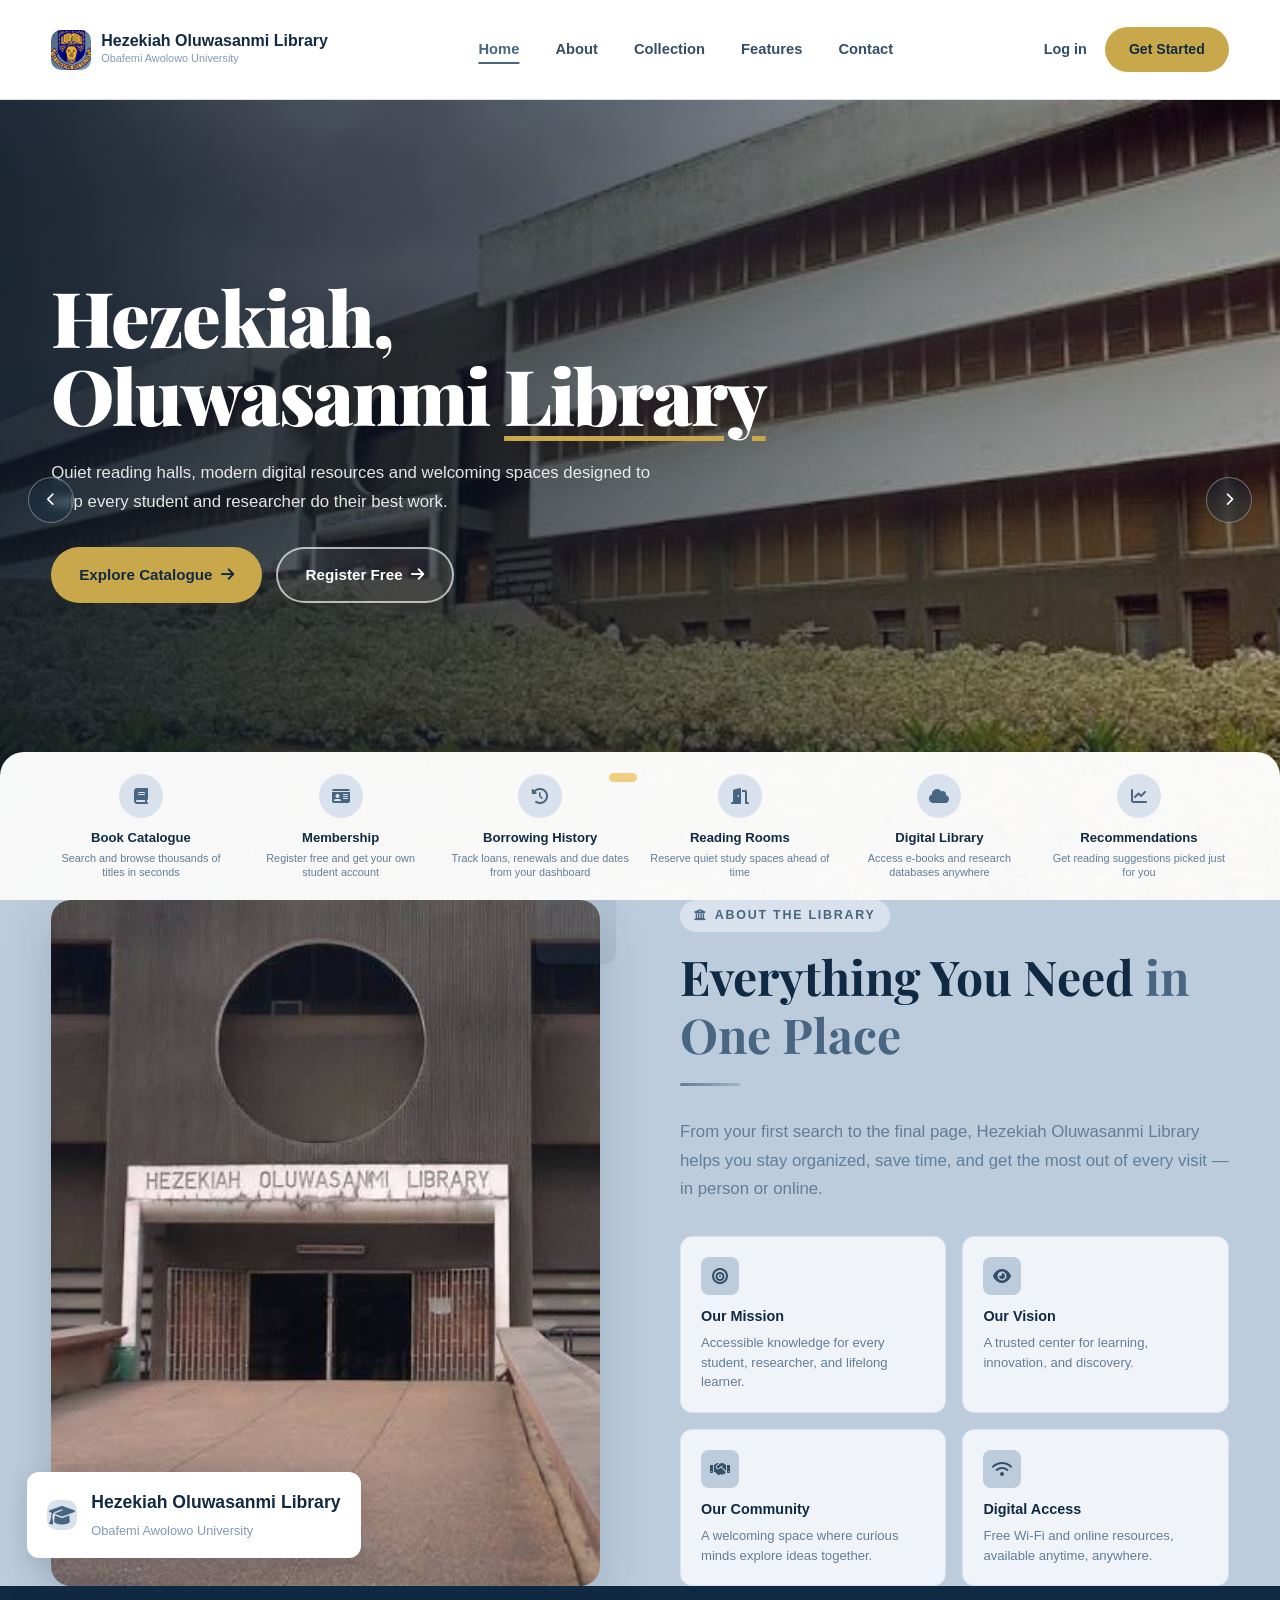
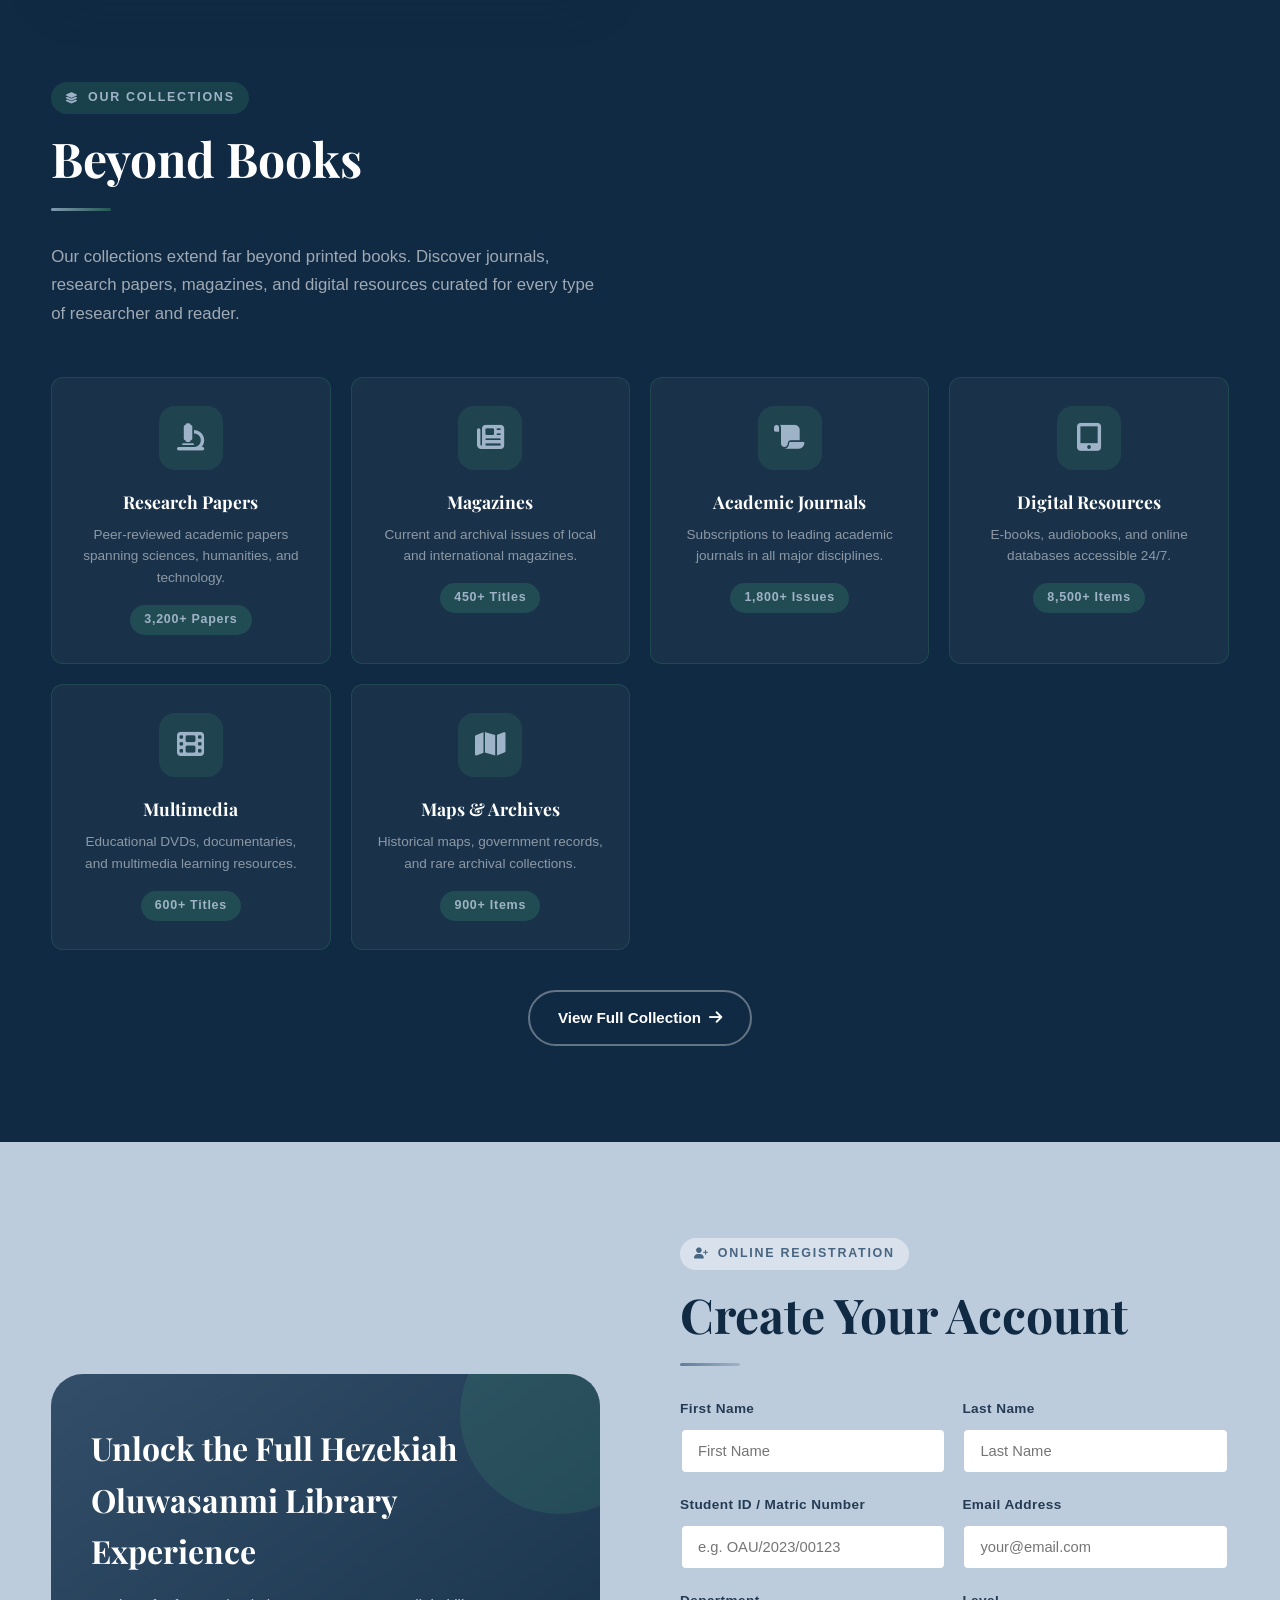
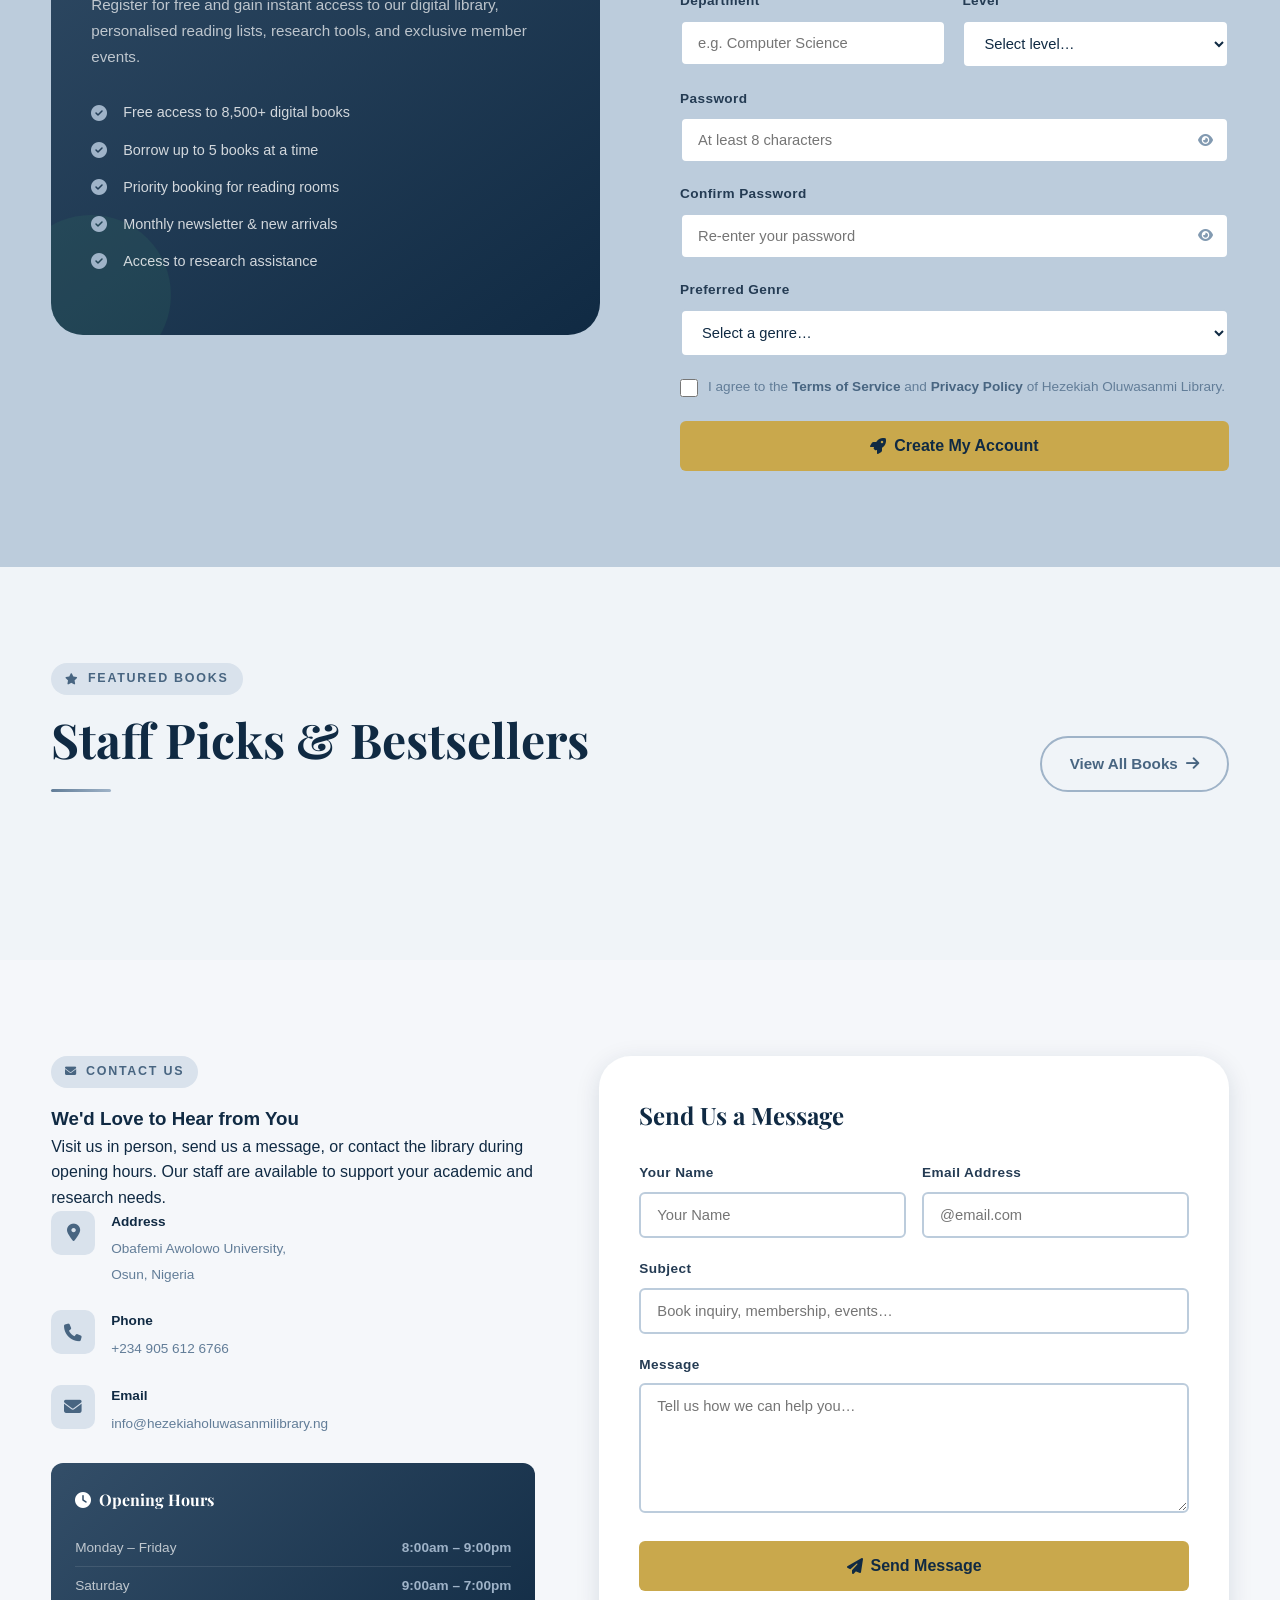
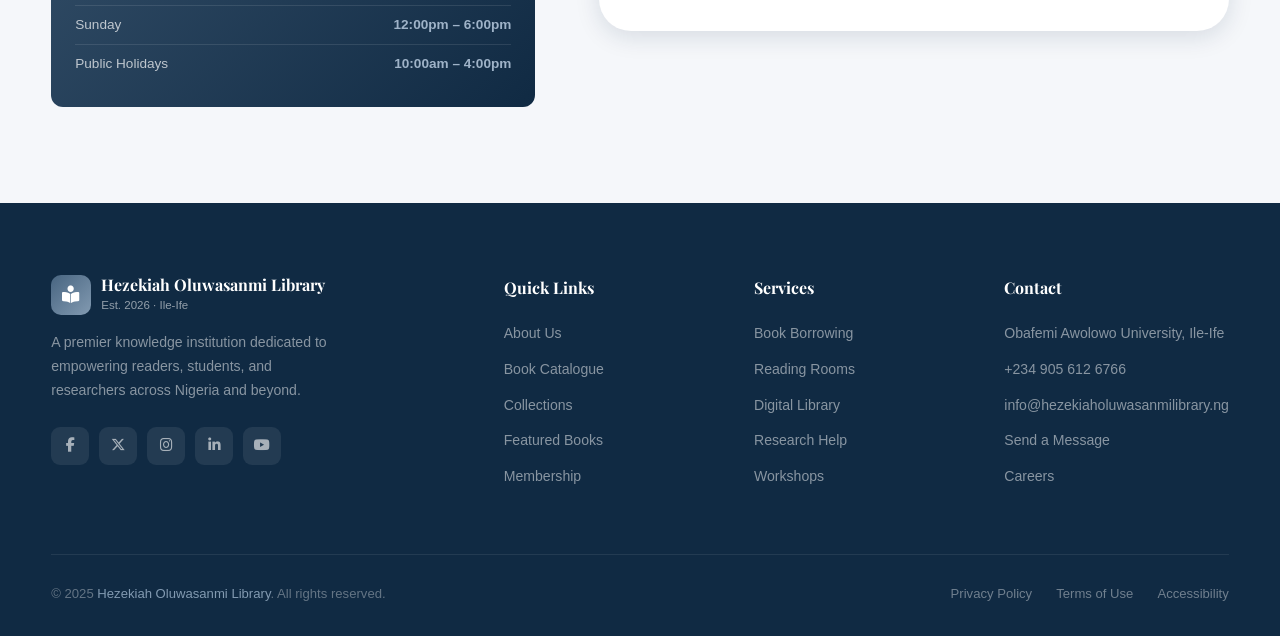
==== commit 7d66605d: "Add files via upload" ====
--- a/index.html
+++ b/index.html
@@ -51,79 +51,100 @@
 </div>
 
 <div class="page-content" id="pageContent">
-<!-- ===== HERO ===== -->
-<section id="hero">
-  <div class="container hero-grid">
-    <div class="hero-text">
-      <div class="hero-badge"><span class="dot"></span> Obafemi Awolowo University</div>
-      <h1 class="hero-title">
-        Hezekiah Oluwasanmi <span class="accent">Library Website</span>
-      </h1>
-      <p class="hero-desc">
-        The Hezekiah Oluwasanmi Library supports teaching, learning, and research
-        at Obafemi Awolowo University through trusted collections, digital resources,
-        and welcoming study spaces.
-      </p>
-      <div class="hero-btns">
-        <a href="catalogue.html" class="btn btn-primary">
-          Explore Catalogue <i class="fa-solid fa-arrow-right"></i>
-        </a>
-        <a href="#register" class="btn btn-outline">
-          <i class="fa-solid fa-user-plus"></i> Register Free
-        </a>
-      </div>
-      <div class="hero-checks">
-        <span><i class="fa-solid fa-circle-check"></i> Easy to use</span>
-        <span><i class="fa-solid fa-circle-check"></i> Built for students</span>
-        <span><i class="fa-solid fa-circle-check"></i> Free to register</span>
-      </div>
-    </div>
-    <div class="hero-image-wrap">
-      <img class="hero-image" src="images/VIEW.jpg" alt="Hezekiah Oluwasanmi Library reading hall" />
-      <div class="hero-stat-card">
-        <div class="hero-stat-icon"><i class="fa-solid fa-user-group"></i></div>
-        <div>
-          <strong>10,000+</strong>
-          <span>Students & Researchers Served</span>
-        </div>
-      </div>
-    </div>
-  </div>
-</section>
-
-<!-- ===== FEATURES (icon grid) ===== -->
-<section id="icon-features">
-  <div class="container">
-    <div class="icon-features-grid">
-      <div class="icon-feature reveal">
-        <div class="icon-feature-icon"><i class="fa-solid fa-book"></i></div>
-        <h4>Book Catalogue</h4>
-        <p>Search and browse thousands of titles in seconds</p>
-      </div>
-      <div class="icon-feature reveal reveal-delay-1">
-        <div class="icon-feature-icon"><i class="fa-solid fa-id-card"></i></div>
-        <h4>Membership</h4>
-        <p>Register free and get your own student account</p>
-      </div>
-      <div class="icon-feature reveal reveal-delay-2">
-        <div class="icon-feature-icon"><i class="fa-solid fa-clock-rotate-left"></i></div>
-        <h4>Borrowing History</h4>
-        <p>Track loans, renewals and due dates from your dashboard</p>
-      </div>
-      <div class="icon-feature reveal">
-        <div class="icon-feature-icon"><i class="fa-solid fa-door-open"></i></div>
-        <h4>Reading Rooms</h4>
-        <p>Reserve quiet study spaces ahead of time</p>
-      </div>
-      <div class="icon-feature reveal reveal-delay-1">
-        <div class="icon-feature-icon"><i class="fa-solid fa-cloud"></i></div>
-        <h4>Digital Library</h4>
-        <p>Access e-books and research databases anywhere</p>
-      </div>
-      <div class="icon-feature reveal reveal-delay-2">
-        <div class="icon-feature-icon"><i class="fa-solid fa-chart-line"></i></div>
-        <h4>Recommendations</h4>
-        <p>Get reading suggestions picked just for you</p>
+<!-- ===== HERO SLIDER ===== -->
+<section id="hero" class="hero-slider">
+  <div class="hero-slides" id="heroSlides">
+
+    <div class="hero-slide active" style="background-image:url('images/library-view.jpg')">
+      <div class="hero-slide-overlay"></div>
+      <div class="container hero-slide-content">
+        <h1 class="hero-title">Hezekiah,<br>Oluwasanmi <span class="accent">Library</span></h1>
+         <p class="hero-desc">
+          Quiet reading halls, modern digital resources and welcoming spaces
+          designed to help every student and researcher do their best work.
+        </p>
+        <div class="hero-btns">
+          <a href="catalogue.html" class="btn btn-primary">Explore Catalogue <i class="fa-solid fa-arrow-right"></i></a>
+          <a href="#register" class="btn btn-outline">Register Free <i class="fa-solid fa-arrow-right"></i></a>
+        </div>
+      </div>
+    </div>
+
+    <div class="hero-slide" style="background-image:url('images/library-view.jpg')">
+      <div class="hero-slide-overlay"></div>
+      <div class="container hero-slide-content">
+        <h1 class="hero-title">A Space to Learn,<br>Grow & <span class="accent">Discover</span></h1>
+        <p class="hero-desc">
+          Quiet reading halls, modern digital resources and welcoming spaces
+          designed to help every student and researcher do their best work.
+        </p>
+        <div class="hero-btns">
+          <a href="collection.html" class="btn btn-primary">Explore Collections <i class="fa-solid fa-arrow-right"></i></a>
+          <a href="#register" class="btn btn-outline">Register Free <i class="fa-solid fa-arrow-right"></i></a>
+        </div>
+      </div>
+    </div>
+
+    <div class="hero-slide" style="background-image:url('images/library-view.jpg')">
+      <div class="hero-slide-overlay"></div>
+      <div class="container hero-slide-content">
+        <h1 class="hero-title">Trusted Collections,<br>Endless <span class="accent">Discovery</span></h1>
+        <p class="hero-desc">
+          From research papers to rare archives, find everything you need to
+          support your studies — in person or online, any time.
+        </p>
+        <div class="hero-btns">
+          <a href="catalogue.html" class="btn btn-primary">Explore Catalogue <i class="fa-solid fa-arrow-right"></i></a>
+          <a href="contact.html" class="btn btn-outline">Get Research Help <i class="fa-solid fa-arrow-right"></i></a>
+        </div>
+      </div>
+    </div>
+
+  </div>
+
+  <button class="hero-arrow hero-arrow-left" id="heroPrev" aria-label="Previous slide"><i class="fa-solid fa-chevron-left"></i></button>
+  <button class="hero-arrow hero-arrow-right" id="heroNext" aria-label="Next slide"><i class="fa-solid fa-chevron-right"></i></button>
+
+  <div class="hero-dots" id="heroDots">
+    <button class="hero-dot active" data-slide="0" aria-label="Slide 1"></button>
+    <button class="hero-dot" data-slide="1" aria-label="Slide 2"></button>
+    <button class="hero-dot" data-slide="2" aria-label="Slide 3"></button>
+  </div>
+
+  <!-- Floating feature bar, overlapping the bottom of the slider -->
+  <div class="hero-features-bar">
+    <div class="container">
+      <div class="icon-features-grid">
+        <div class="icon-feature reveal">
+          <div class="icon-feature-icon"><i class="fa-solid fa-book"></i></div>
+          <h4>Book Catalogue</h4>
+          <p>Search and browse thousands of titles in seconds</p>
+        </div>
+        <div class="icon-feature reveal reveal-delay-1">
+          <div class="icon-feature-icon"><i class="fa-solid fa-id-card"></i></div>
+          <h4>Membership</h4>
+          <p>Register free and get your own student account</p>
+        </div>
+        <div class="icon-feature reveal reveal-delay-2">
+          <div class="icon-feature-icon"><i class="fa-solid fa-clock-rotate-left"></i></div>
+          <h4>Borrowing History</h4>
+          <p>Track loans, renewals and due dates from your dashboard</p>
+        </div>
+        <div class="icon-feature reveal">
+          <div class="icon-feature-icon"><i class="fa-solid fa-door-open"></i></div>
+          <h4>Reading Rooms</h4>
+          <p>Reserve quiet study spaces ahead of time</p>
+        </div>
+        <div class="icon-feature reveal reveal-delay-1">
+          <div class="icon-feature-icon"><i class="fa-solid fa-cloud"></i></div>
+          <h4>Digital Library</h4>
+          <p>Access e-books and research databases anywhere</p>
+        </div>
+        <div class="icon-feature reveal reveal-delay-2">
+          <div class="icon-feature-icon"><i class="fa-solid fa-chart-line"></i></div>
+          <h4>Recommendations</h4>
+          <p>Get reading suggestions picked just for you</p>
+        </div>
       </div>
     </div>
   </div>
@@ -515,6 +536,56 @@
 </div>
 <script src="script.js"></script>
 <script>
+/* ===== Hero slider ===== */
+(function () {
+  var slides = document.querySelectorAll('.hero-slide');
+  var dots = document.querySelectorAll('.hero-dot');
+  var prevBtn = document.getElementById('heroPrev');
+  var nextBtn = document.getElementById('heroNext');
+  if (!slides.length) return;
+
+  var current = 0;
+  var timer = null;
+  var AUTOPLAY_MS = 6000;
+
+  function goTo(index) {
+    slides[current].classList.remove('active');
+    dots[current] && dots[current].classList.remove('active');
+    current = (index + slides.length) % slides.length;
+    slides[current].classList.add('active');
+    dots[current] && dots[current].classList.add('active');
+  }
+
+  function next() { goTo(current + 1); }
+  function prev() { goTo(current - 1); }
+
+  function startAutoplay() {
+    stopAutoplay();
+    timer = setInterval(next, AUTOPLAY_MS);
+  }
+  function stopAutoplay() {
+    if (timer) clearInterval(timer);
+  }
+
+  nextBtn && nextBtn.addEventListener('click', function () { next(); startAutoplay(); });
+  prevBtn && prevBtn.addEventListener('click', function () { prev(); startAutoplay(); });
+  dots.forEach(function (dot) {
+    dot.addEventListener('click', function () {
+      goTo(parseInt(dot.getAttribute('data-slide'), 10));
+      startAutoplay();
+    });
+  });
+
+  var slider = document.querySelector('.hero-slider');
+  if (slider) {
+    slider.addEventListener('mouseenter', stopAutoplay);
+    slider.addEventListener('mouseleave', startAutoplay);
+  }
+
+  startAutoplay();
+})();
+</script>
+<script>
 /* Safety net: if script.js fails to load or throws before the
    scroll-reveal observer attaches, force every .reveal section
    visible after 1.5s so the page never stays blank. */
--- a/style.css
+++ b/style.css
@@ -252,24 +252,11 @@
   0%, 100% { opacity: 1; transform: scale(1); }
   50% { opacity: 0.5; transform: scale(0.7); }
 }
-.hero-title {
-  font-family: sans-serif;
-  font-size: clamp(2.4rem, 5vw, 3.6rem);
-  font-weight: 900; color: #ffffff;
-  line-height: 1.12; margin-bottom: 22px;
-  letter-spacing: -0.01em;
-}
 .hero-title .accent {
   color: #ffffff;
   text-decoration: underline;
   text-decoration-color: var(--gold);
   text-underline-offset: 8px;
-}
-.hero-desc {
-  font-size: 1.05rem; font-family: sans-serif;
-  color: rgba(255, 255, 255, 0.85);
-  max-width: 520px; line-height: 1.7;
-  margin-bottom: 32px;
 }
 .hero-btns { display: flex; flex-wrap: wrap; gap: 14px; margin-bottom: 28px; }
 .hero-btns .btn-outline {
@@ -1019,4 +1006,1082 @@
   .hero-btns .btn { justify-content: center; }
   .contact-form-wrap { padding: 28px 20px; }
   .about-pillars { grid-template-columns: 1fr; }
+}
+
+/* =========================================================
+   FINAL FIXES FOR index.html HERO SLIDER + NAVBAR
+   ========================================================= */
+
+/* The navbar is fixed, so reserve its height in the document. */
+body {
+  padding-top: var(--nav-height);
+}
+
+/* Use the fonts that are actually loaded in index.html. */
+body,
+button,
+input,
+textarea,
+select {
+  font-family: 'DM Sans', sans-serif;
+}
+
+.section-title,
+.book-info h4,
+.collection-card h3,
+.register-visual h3,
+.form-success h4,
+.featured-card .fc-title,
+.service-card h3,
+.contact-info h3,
+.contact-form-wrap h3,
+.hours-card h4,
+.footer-col h5 {
+  font-family: 'Playfair Display', serif;
+}
+
+/* Remove the old single-background hero treatment. */
+#hero {
+  position: relative;
+  height: calc(100vh - var(--nav-height));
+  min-height: 620px;
+  padding: 0;
+  overflow: hidden;
+  background: #102a43;
+}
+
+/* Slider wrapper */
+.hero-slider,
+.hero-slides {
+  position: relative;
+  width: 100%;
+  height: 100%;
+}
+
+.hero-slides {
+  overflow: hidden;
+}
+
+/* Every slide occupies the exact same area. */
+.hero-slide {
+  position: absolute;
+  inset: 0;
+  display: flex;
+  align-items: center;
+  opacity: 0;
+  visibility: hidden;
+  pointer-events: none;
+  background-size: cover;
+  background-position: center center;
+  background-repeat: no-repeat;
+  transition: opacity 0.7s ease, visibility 0.7s ease;
+}
+
+.hero-slide.active {
+  opacity: 1;
+  visibility: visible;
+  pointer-events: auto;
+}
+
+/* Darken the image so the white text remains readable. */
+.hero-slide-overlay {
+  position: absolute;
+  inset: 0;
+  z-index: 0;
+  background:
+    linear-gradient(
+      90deg,
+      rgba(8, 20, 34, 0.86) 0%,
+      rgba(8, 20, 34, 0.68) 42%,
+      rgba(8, 20, 34, 0.30) 100%
+    );
+}
+
+/* Keep the actual slide content above the overlay. */
+.hero-slide-content {
+  position: relative;
+  z-index: 2;
+  width: 92%;
+  max-width: 1200px;
+  margin: 0 auto;
+  padding: 30px 0 150px;
+}
+
+.hero-title {
+  max-width: 760px;
+  margin: 0 0 24px;
+  font-family: 'Playfair Display', serif;
+  font-size: clamp(2.8rem, 6vw, 5.2rem);
+  font-weight: 900;
+  line-height: 1.02;
+  letter-spacing: -0.025em;
+  color: #fff;
+}
+
+.hero-title .accent {
+  color: #fff;
+  text-decoration: underline;
+  text-decoration-color: var(--gold);
+  text-decoration-thickness: 5px;
+  text-underline-offset: 10px;
+}
+
+.hero-desc {
+  max-width: 600px;
+  margin: 0 0 30px;
+  color: rgba(255,255,255,.88);
+  font-family: 'DM Sans', sans-serif;
+  font-size: 1.05rem;
+  line-height: 1.75;
+}
+
+.hero-btns {
+  display: flex;
+  flex-wrap: wrap;
+  gap: 14px;
+  margin: 0;
+}
+
+.hero-btns .btn-outline {
+  background: rgba(255,255,255,.08);
+  color: #fff;
+  border-color: rgba(255,255,255,.65);
+}
+
+.hero-btns .btn-outline:hover {
+  background: #fff;
+  color: var(--blue-700);
+  border-color: #fff;
+}
+
+/* Slider arrows */
+.hero-arrow {
+  position: absolute;
+  top: 50%;
+  z-index: 5;
+  transform: translateY(-50%);
+  width: 46px;
+  height: 46px;
+  border: 1px solid rgba(255,255,255,.35);
+  border-radius: 50%;
+  background: rgba(16,42,67,.35);
+  color: #fff;
+  display: flex;
+  align-items: center;
+  justify-content: center;
+  cursor: pointer;
+  transition: var(--transition);
+  backdrop-filter: blur(5px);
+}
+
+.hero-arrow:hover {
+  background: rgba(255,255,255,.92);
+  color: var(--blue-900);
+}
+
+.hero-arrow-left { left: 28px; }
+.hero-arrow-right { right: 28px; }
+
+/* Slider dots */
+.hero-dots {
+  position: absolute;
+  z-index: 5;
+  left: 50%;
+  bottom: 118px;
+  transform: translateX(-50%);
+  display: flex;
+  align-items: center;
+  gap: 8px;
+}
+
+.hero-dot {
+  width: 9px;
+  height: 9px;
+  padding: 0;
+  border: 0;
+  border-radius: 50%;
+  background: rgba(255,255,255,.45);
+  cursor: pointer;
+  transition: var(--transition);
+}
+
+.hero-dot.active {
+  width: 28px;
+  border-radius: 20px;
+  background: var(--gold-light);
+}
+
+/* Floating feature bar */
+.hero-features-bar {
+  position: absolute;
+  left: 0;
+  right: 0;
+  bottom: 0;
+  z-index: 4;
+  background: rgba(255,255,255,.97);
+  border-radius: 24px 24px 0 0;
+  box-shadow: 0 -10px 35px rgba(16,42,67,.16);
+  padding: 22px 0 20px;
+}
+
+.hero-features-bar .icon-features-grid {
+  grid-template-columns: repeat(6, 1fr);
+  gap: 20px;
+}
+
+.hero-features-bar .icon-feature-icon {
+  width: 44px;
+  height: 44px;
+  margin-bottom: 9px;
+  font-size: 1rem;
+}
+
+.hero-features-bar .icon-feature h4 {
+  font-size: .82rem;
+  margin-bottom: 3px;
+}
+
+.hero-features-bar .icon-feature p {
+  font-size: .68rem;
+  line-height: 1.35;
+}
+
+/* Make the first screen fit smaller laptop displays. */
+@media (max-height: 760px) and (min-width: 901px) {
+  #hero {
+    min-height: 560px;
+  }
+
+  .hero-slide-content {
+    padding-bottom: 125px;
+  }
+
+  .hero-title {
+    font-size: clamp(2.5rem, 5vw, 4.3rem);
+  }
+
+  .hero-features-bar {
+    padding: 14px 0 12px;
+  }
+
+  .hero-dots {
+    bottom: 96px;
+  }
+}
+
+/* Tablet */
+@media (max-width: 1024px) {
+  .hero-features-bar .icon-features-grid {
+    grid-template-columns: repeat(3, 1fr);
+    row-gap: 18px;
+  }
+
+  #hero {
+    min-height: 700px;
+  }
+
+  .hero-slide-content {
+    padding-bottom: 190px;
+  }
+
+  .hero-dots {
+    bottom: 165px;
+  }
+}
+
+/* Mobile */
+@media (max-width: 900px) {
+  /* height must stay an explicit value (not auto) here: .hero-slider,
+     .hero-slides and .hero-slide all size themselves with height:100%,
+     and percentage heights only resolve against a parent with an
+     explicit height. With height:auto that chain collapses to 0 and
+     the whole slide gets clipped by #hero's overflow:hidden. */
+  #hero {
+    height: 760px;
+    min-height: 760px;
+  }
+
+  .hero-slide {
+    align-items: flex-start;
+  }
+
+  .hero-slide-content {
+    padding-top: 80px;
+    padding-bottom: 300px;
+  }
+
+  .hero-title {
+    font-size: clamp(2.35rem, 10vw, 4rem);
+  }
+
+  .hero-arrow {
+    width: 40px;
+    height: 40px;
+  }
+
+  .hero-arrow-left { left: 12px; }
+  .hero-arrow-right { right: 12px; }
+
+  .hero-dots {
+    bottom: 260px;
+  }
+
+  .hero-features-bar {
+    padding: 20px 0;
+  }
+
+  .hero-features-bar .icon-features-grid {
+    grid-template-columns: repeat(2, 1fr);
+    gap: 20px 10px;
+  }
+}
+
+@media (max-width: 480px) {
+  #hero {
+    height: 900px;
+    min-height: 900px;
+  }
+
+  .hero-slide-content {
+    padding-top: 55px;
+    padding-bottom: 390px;
+  }
+
+  .hero-title {
+    font-size: 2.45rem;
+  }
+
+  .hero-desc {
+    font-size: .92rem;
+  }
+
+  .hero-dots {
+    bottom: 350px;
+  }
+
+  .hero-features-bar .icon-features-grid {
+    grid-template-columns: repeat(2, 1fr);
+  }
+}
+
+
+/* =========================================================
+   LOGIN PAGE + MOBILE SAFE OVERRIDES
+   ========================================================= */
+
+/* ---------- Interior/login page ---------- */
+
+.page-content {
+  width: 100%;
+  min-height: 1px;
+}
+
+#login {
+  background:
+    radial-gradient(circle at 15% 20%, rgba(188,204,220,.28), transparent 30%),
+    var(--off-white);
+  min-height: 520px;
+}
+
+#login > .container {
+  padding-top: 8px;
+  padding-bottom: 8px;
+}
+
+#login .contact-form-wrap {
+  width: 100%;
+  max-width: 480px;
+  margin: 0 auto;
+  background: var(--white);
+  border: 1px solid var(--blue-100);
+  border-radius: var(--radius-xl);
+  padding: 40px;
+  box-shadow: var(--shadow-lg);
+}
+
+#login .contact-form-wrap h3 {
+  text-align: center;
+  margin-bottom: 28px;
+  font-family: 'Playfair Display', serif;
+  font-size: 1.65rem;
+  line-height: 1.25;
+  color: var(--blue-900);
+}
+
+#login .form-group {
+  margin-bottom: 20px;
+}
+
+#login .form-group label {
+  color: var(--blue-800);
+}
+
+#login .form-group input {
+  min-height: 48px;
+}
+
+#login .password-field {
+  width: 100%;
+}
+
+#login .password-field input {
+  padding-right: 48px !important;
+}
+
+#login .pw-toggle {
+  z-index: 2;
+}
+
+#login .form-check {
+  width: 100%;
+  align-items: center;
+  margin: 2px 0 20px;
+  color: var(--text-light);
+}
+
+#login .form-check > span {
+  display: flex;
+  align-items: center;
+  gap: 8px;
+  color: var(--text-light);
+}
+
+#login .form-check input[type="checkbox"] {
+  margin: 0;
+}
+
+#login .form-check > a {
+  color: var(--blue-600);
+  font-weight: 600;
+}
+
+#login .form-check > a:hover {
+  color: var(--blue-800);
+  text-decoration: underline;
+}
+
+#loginSubmitBtn {
+  min-height: 50px;
+}
+
+#login .contact-form-wrap > p {
+  color: var(--text-light);
+}
+
+#login .contact-form-wrap > p a:hover {
+  text-decoration: underline;
+}
+
+.auth-alert {
+  width: 100%;
+}
+
+.auth-alert.error {
+  border: 1px solid rgba(192,57,43,.16);
+}
+
+/* ---------- Fix typography throughout interior pages ---------- */
+
+body,
+button,
+input,
+textarea,
+select {
+  font-family: 'DM Sans', sans-serif;
+}
+
+.section-tag,
+.site-nav-brand-text strong,
+.page-header h1 {
+  font-family: 'DM Sans', sans-serif;
+}
+
+.section-title,
+.page-header h1,
+.contact-form-wrap h3,
+.register-visual h3,
+.form-success h4,
+.footer-col h5 {
+  font-family: 'Playfair Display', serif;
+}
+
+/* ---------- Mobile navigation ---------- */
+
+@media (max-width: 900px) {
+
+  .site-nav {
+    height: var(--nav-height);
+  }
+
+  .site-nav-inner {
+    min-height: var(--nav-height);
+  }
+
+  .site-nav-brand {
+    max-width: calc(100% - 150px);
+  }
+
+  .site-nav-actions {
+    flex-shrink: 0;
+  }
+
+  .site-nav-mobile {
+    max-height: calc(100vh - var(--nav-height));
+    overflow-y: auto;
+  }
+
+  /* Interior page header */
+  .page-header {
+    padding: 48px 0 42px;
+  }
+
+  .page-header h1 {
+    font-size: clamp(2rem, 8vw, 2.8rem);
+  }
+
+  .page-header p {
+    width: calc(100% - 24px);
+    font-size: .92rem;
+  }
+
+  /* Login card */
+  #login {
+    min-height: auto;
+    padding: 56px 0;
+  }
+
+  #login > .container {
+    width: calc(100% - 32px);
+    max-width: 100%;
+  }
+
+  #login .contact-form-wrap {
+    max-width: 100%;
+    padding: 30px 22px;
+    border-radius: 20px;
+  }
+
+  #login .contact-form-wrap h3 {
+    font-size: 1.45rem;
+    margin-bottom: 24px;
+  }
+
+  #login .form-check {
+    gap: 8px;
+  }
+
+  #login .form-check > a {
+    white-space: nowrap;
+  }
+
+  /* Keep the footer from becoming cramped. */
+  #footer {
+    padding-top: 60px;
+  }
+}
+
+@media (max-width: 480px) {
+
+  :root {
+    --nav-height: 76px;
+  }
+
+  .page-header {
+    padding: 38px 0 34px;
+  }
+
+  .page-header .section-tag {
+    font-size: .68rem;
+  }
+
+  .page-header h1 {
+    font-size: 2rem;
+  }
+
+  .page-header p {
+    font-size: .88rem;
+  }
+
+  .page-header .breadcrumb {
+    font-size: .78rem;
+  }
+
+  #login {
+    padding: 42px 0;
+  }
+
+  #login > .container {
+    width: calc(100% - 24px);
+  }
+
+  #login .contact-form-wrap {
+    padding: 26px 18px;
+    border-radius: 16px;
+  }
+
+  #login .contact-form-wrap h3 {
+    font-size: 1.3rem;
+  }
+
+  #login .form-check {
+    align-items: flex-start;
+    flex-wrap: wrap;
+  }
+
+  #login .form-check > span {
+    flex: 1;
+    min-width: 145px;
+  }
+
+  #login .form-check > a {
+    margin-left: 26px;
+  }
+
+  #loginSubmitBtn {
+    min-height: 48px;
+  }
+}
+
+/* =========================================================
+   DASHBOARD PAGE (dashboard.html)
+   ========================================================= */
+
+/* ---------- Page header + states ---------- */
+.dashboard-page-header {
+  padding-bottom: 48px;
+}
+
+#loadingState,
+#errorState {
+  padding: 64px 0;
+}
+
+#loadingState p,
+#errorState p {
+  color: var(--text-light);
+  font-size: 0.95rem;
+}
+
+#errorState i {
+  color: var(--blue-500);
+}
+
+/* ---------- Layout: sidebar + main ---------- */
+.dashboard-section {
+  background: var(--off-white);
+  padding: 8px 0 96px;
+}
+
+.dashboard-layout {
+  display: grid;
+  grid-template-columns: 300px 1fr;
+  align-items: start;
+  gap: 32px;
+}
+
+/* ---------- Sidebar ---------- */
+.dashboard-sidebar {
+  position: sticky;
+  top: calc(var(--nav-height) + 24px);
+  background: var(--white);
+  border: 1px solid var(--blue-100);
+  border-radius: var(--radius-lg);
+  box-shadow: var(--shadow-md);
+  padding: 32px 26px;
+}
+
+.dashboard-sidebar-top {
+  text-align: center;
+  padding-bottom: 24px;
+  margin-bottom: 24px;
+  border-bottom: 1px solid var(--blue-100);
+}
+
+.dashboard-avatar {
+  width: 92px;
+  height: 92px;
+  margin: 0 auto 14px;
+  border-radius: 50%;
+  overflow: hidden;
+  background: var(--blue-100);
+  border: 3px solid var(--blue-100);
+  box-shadow: var(--shadow-sm);
+}
+
+.dashboard-avatar img {
+  width: 100%;
+  height: 100%;
+  object-fit: cover;
+}
+
+.profile-image-upload {
+  display: inline-flex;
+  align-items: center;
+  gap: 6px;
+  font-size: 0.76rem;
+  font-weight: 600;
+  color: var(--blue-600);
+  background: var(--blue-50);
+  border: 1px solid var(--blue-100);
+  border-radius: 100px;
+  padding: 6px 14px;
+  margin-bottom: 16px;
+  cursor: pointer;
+  transition: var(--transition);
+}
+
+.profile-image-upload:hover {
+  background: var(--blue-100);
+  color: var(--blue-800);
+}
+
+.profile-image-input {
+  position: absolute;
+  width: 1px; height: 1px;
+  padding: 0; margin: -1px;
+  overflow: hidden;
+  clip: rect(0, 0, 0, 0);
+  white-space: nowrap;
+  border: 0;
+}
+
+.dashboard-status {
+  display: flex;
+  align-items: center;
+  justify-content: center;
+  gap: 6px;
+  font-size: 0.72rem;
+  font-weight: 700;
+  letter-spacing: 0.06em;
+  text-transform: uppercase;
+  color: #218a4c;
+  margin-bottom: 14px;
+}
+
+.dashboard-status i { font-size: 0.5rem; }
+
+.dashboard-sidebar-top h2 {
+  font-family: 'Playfair Display', serif;
+  font-size: 1.15rem;
+  font-weight: 700;
+  color: var(--blue-900);
+  margin-bottom: 4px;
+}
+
+.dashboard-sidebar-top p {
+  font-size: 0.82rem;
+  color: var(--text-muted);
+}
+
+.dashboard-sidebar-details {
+  display: flex;
+  flex-direction: column;
+  gap: 18px;
+  margin-bottom: 26px;
+}
+
+.sidebar-detail {
+  display: flex;
+  align-items: flex-start;
+  gap: 12px;
+}
+
+.sidebar-detail i {
+  width: 34px; height: 34px; flex-shrink: 0;
+  border-radius: 9px;
+  background: var(--blue-100);
+  color: var(--blue-600);
+  display: flex; align-items: center; justify-content: center;
+  font-size: 0.9rem;
+}
+
+.sidebar-detail span {
+  display: block;
+  font-size: 0.72rem;
+  color: var(--text-muted);
+  font-weight: 600;
+  text-transform: uppercase;
+  letter-spacing: 0.04em;
+  margin-bottom: 2px;
+}
+
+.sidebar-detail strong {
+  display: block;
+  font-size: 0.9rem;
+  color: var(--blue-900);
+  font-weight: 700;
+  word-break: break-word;
+}
+
+.dashboard-sidebar-help {
+  display: flex;
+  align-items: center;
+  justify-content: center;
+  gap: 8px;
+  padding: 13px 16px;
+  border-radius: var(--radius-sm);
+  background: var(--blue-50);
+  color: var(--blue-700);
+  font-size: 0.85rem;
+  font-weight: 700;
+  transition: var(--transition);
+}
+
+.dashboard-sidebar-help:hover {
+  background: var(--blue-600);
+  color: var(--white);
+}
+
+/* ---------- Main column ---------- */
+.dashboard-main { min-width: 0; }
+
+.dashboard-welcome {
+  position: relative;
+  overflow: hidden;
+  background: linear-gradient(145deg, var(--blue-700), var(--blue-900));
+  border-radius: var(--radius-xl);
+  padding: 40px;
+  margin-bottom: 40px;
+}
+
+.dashboard-welcome::before {
+  content: '';
+  position: absolute; top: -60px; right: -60px;
+  width: 200px; height: 200px; border-radius: 50%;
+  background: rgba(255, 255, 255, 0.06);
+}
+
+.dashboard-welcome::after {
+  content: '';
+  position: absolute; bottom: -50px; left: -30px;
+  width: 160px; height: 160px; border-radius: 50%;
+  background: rgba(201, 168, 76, 0.1);
+}
+
+.dashboard-welcome > div {
+  position: relative;
+  z-index: 1;
+  max-width: 560px;
+}
+
+.dashboard-eyebrow {
+  display: inline-flex;
+  align-items: center;
+  gap: 8px;
+  background: rgba(255, 255, 255, 0.12);
+  color: var(--gold-light);
+  border-radius: 100px;
+  padding: 6px 14px;
+  font-size: 0.75rem;
+  font-weight: 700;
+  letter-spacing: 0.08em;
+  text-transform: uppercase;
+  margin-bottom: 16px;
+}
+
+.dashboard-welcome h2 {
+  font-family: 'Playfair Display', serif;
+  font-size: clamp(1.5rem, 3vw, 2rem);
+  font-weight: 700;
+  color: #ffffff;
+  margin-bottom: 12px;
+  line-height: 1.25;
+}
+
+.dashboard-welcome p {
+  color: rgba(255, 255, 255, 0.75);
+  font-size: 0.95rem;
+  line-height: 1.7;
+  margin-bottom: 24px;
+}
+
+.dashboard-main-heading {
+  display: flex;
+  align-items: flex-end;
+  justify-content: space-between;
+  flex-wrap: wrap;
+  gap: 16px;
+  margin-bottom: 28px;
+}
+
+.dashboard-actions-heading {
+  margin-top: 12px;
+}
+
+.dashboard-kicker {
+  display: block;
+  font-size: 0.75rem;
+  font-weight: 700;
+  letter-spacing: 0.08em;
+  text-transform: uppercase;
+  color: var(--blue-600);
+  margin-bottom: 6px;
+}
+
+.dashboard-main-heading h2 {
+  font-family: 'Playfair Display', serif;
+  font-size: 1.5rem;
+  font-weight: 700;
+  color: var(--blue-900);
+}
+
+.dashboard-date {
+  display: inline-flex;
+  align-items: center;
+  gap: 8px;
+  font-size: 0.82rem;
+  font-weight: 600;
+  color: var(--text-light);
+  background: var(--blue-50);
+  border-radius: 100px;
+  padding: 8px 16px;
+}
+
+/* Stat cards */
+.dashboard-stats-grid {
+  display: grid;
+  grid-template-columns: repeat(4, 1fr);
+  gap: 20px;
+  margin-bottom: 56px;
+}
+
+.dashboard-stat-card {
+  background: var(--white);
+  border: 1px solid var(--blue-100);
+  border-radius: var(--radius-md);
+  padding: 24px;
+  transition: var(--transition);
+}
+
+.dashboard-stat-card:hover {
+  transform: translateY(-4px);
+  box-shadow: var(--shadow-md);
+  border-color: var(--blue-300);
+}
+
+.dashboard-stat-icon {
+  width: 46px; height: 46px;
+  border-radius: 12px;
+  background: var(--blue-100);
+  color: var(--blue-600);
+  display: flex; align-items: center; justify-content: center;
+  font-size: 1.1rem;
+  margin-bottom: 16px;
+}
+
+.dashboard-stat-card strong {
+  display: block;
+  font-size: 1.6rem;
+  font-weight: 800;
+  color: var(--blue-900);
+  font-family: sans-serif;
+  line-height: 1.15;
+  margin-bottom: 4px;
+}
+
+.dashboard-stat-card span {
+  font-size: 0.82rem;
+  color: var(--text-light);
+  font-weight: 500;
+}
+
+/* Action cards */
+.dashboard-actions-grid {
+  display: grid;
+  grid-template-columns: repeat(auto-fit, minmax(240px, 1fr));
+  gap: 24px;
+}
+
+.dashboard-action-card {
+  position: relative;
+  display: block;
+  background: var(--white);
+  border: 2px solid var(--blue-100);
+  border-radius: var(--radius-md);
+  padding: 28px;
+  padding-right: 52px;
+  transition: var(--transition);
+}
+
+.dashboard-action-card:hover {
+  border-color: var(--blue-300);
+  box-shadow: var(--shadow-md);
+  transform: translateY(-4px);
+}
+
+.dashboard-action-card .icon-feature-icon {
+  margin: 0 0 16px;
+}
+
+.dashboard-action-card h4 {
+  font-size: 1rem;
+  font-weight: 700;
+  color: var(--blue-900);
+  margin-bottom: 8px;
+}
+
+.dashboard-action-card p {
+  font-size: 0.85rem;
+  color: var(--text-light);
+  line-height: 1.6;
+}
+
+.dashboard-action-card .action-arrow {
+  position: absolute;
+  top: 28px;
+  right: 24px;
+  color: var(--blue-400);
+  font-size: 0.9rem;
+  transition: var(--transition);
+}
+
+.dashboard-action-card:hover .action-arrow {
+  color: var(--blue-600);
+  transform: translateX(4px);
+}
+
+/* ---------- Responsive ---------- */
+@media (max-width: 1024px) {
+  .dashboard-layout {
+    grid-template-columns: 1fr;
+  }
+
+  .dashboard-sidebar {
+    position: static;
+  }
+
+  .dashboard-stats-grid {
+    grid-template-columns: repeat(2, 1fr);
+  }
+}
+
+@media (max-width: 600px) {
+  .dashboard-section {
+    padding-bottom: 72px;
+  }
+
+  .dashboard-sidebar {
+    padding: 26px 20px;
+  }
+
+  .dashboard-welcome {
+    padding: 28px 22px;
+    margin-bottom: 32px;
+  }
+
+  .dashboard-main-heading {
+    flex-direction: column;
+    align-items: flex-start;
+    gap: 10px;
+  }
+
+  .dashboard-stats-grid {
+    grid-template-columns: 1fr;
+    gap: 16px;
+    margin-bottom: 40px;
+  }
+
+  .dashboard-actions-grid {
+    grid-template-columns: 1fr;
+  }
 }
